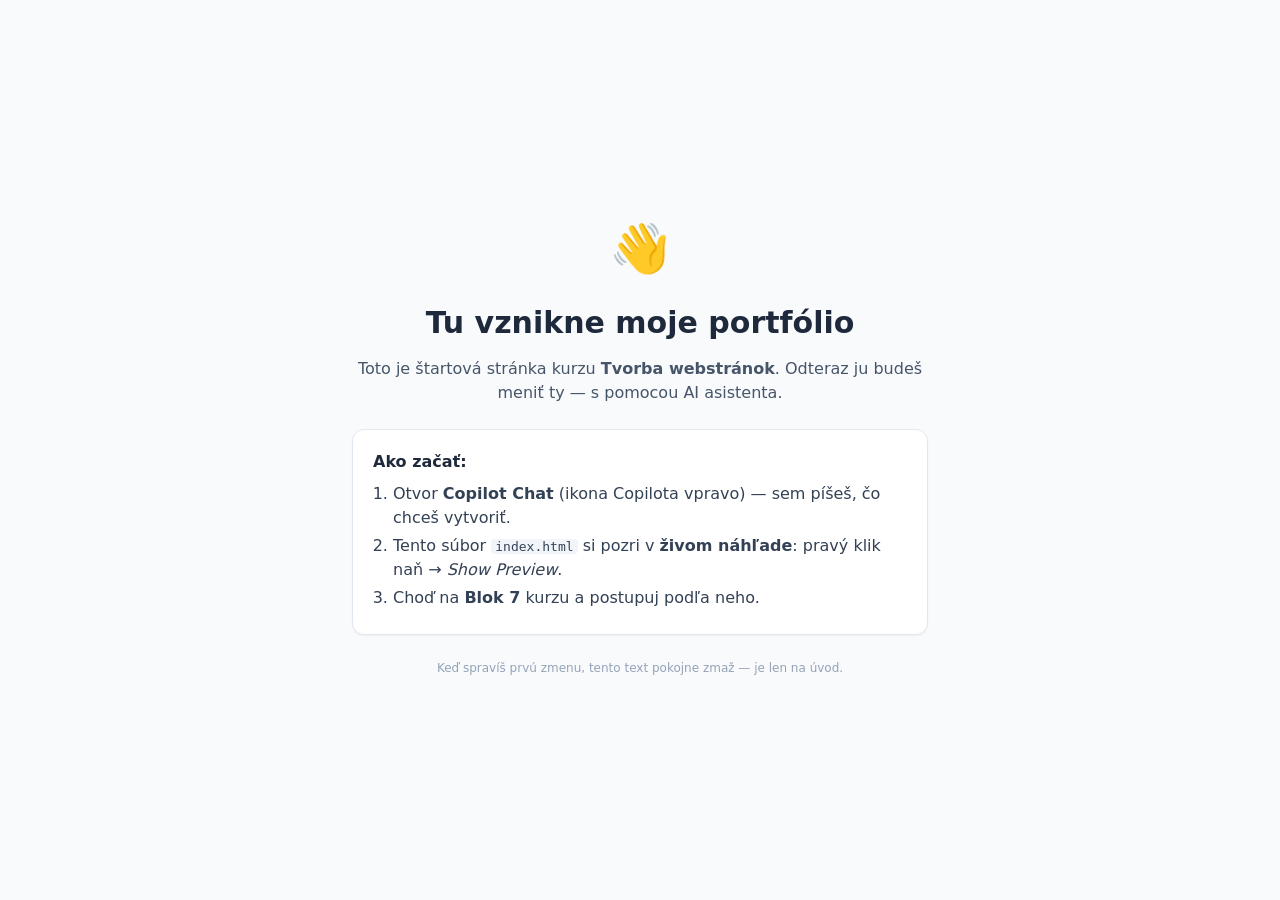
==== index.html @ ea0bf1f8 "Initial commit" ====
<!doctype html>
<html lang="sk">
<head>
  <meta charset="utf-8">
  <meta name="viewport" content="width=device-width, initial-scale=1">
  <title>Moje portfólio — začiatok</title>
  <!-- Vzhľad stránky je v samostatnom súbore styles.css (vrstva CSS) -->
  <link rel="stylesheet" href="styles.css">
</head>
<body>

  <main class="uvitanie">
    <div class="emoji">👋</div>
    <h1>Tu vznikne moje portfólio</h1>
    <p class="podtext">
      Toto je štartová stránka kurzu <strong>Tvorba webstránok</strong>.
      Odteraz ju budeš meniť ty — s pomocou AI asistenta.
    </p>

    <div class="karta">
      <p class="karta-nadpis">Ako začať:</p>
      <ol>
        <li>Otvor <strong>Copilot Chat</strong> (ikona Copilota vpravo) — sem píšeš, čo chceš vytvoriť.</li>
        <li>Tento súbor <code>index.html</code> si pozri v <strong>živom náhľade</strong>: pravý klik naň → <em>Show Preview</em>.</li>
        <li>Choď na <strong>Blok 7</strong> kurzu a postupuj podľa neho.</li>
      </ol>
    </div>

    <p class="poznamka">
      Keď spravíš prvú zmenu, tento text pokojne zmaž — je len na úvod.
    </p>
  </main>

</body>
</html>
---- styles.css ----
/* Vzhľad štartovej stránky — vrstva CSS (ako stránka vyzerá).
   Obsah (čo na stránke je) nájdeš v index.html. */

* {
  box-sizing: border-box;
}

body {
  margin: 0;
  min-height: 100vh;
  display: flex;
  align-items: center;
  justify-content: center;
  padding: 1.5rem;
  background: #f8fafc;
  color: #1e293b;
  font-family: system-ui, -apple-system, "Segoe UI", sans-serif;
  line-height: 1.5;
}

.uvitanie {
  max-width: 36rem;
  text-align: center;
}

.emoji {
  font-size: 3rem;
  margin-bottom: 1rem;
}

h1 {
  font-size: 1.875rem;
  margin: 0 0 0.75rem;
}

.podtext {
  color: #475569;
  margin: 0 0 1.5rem;
}

.karta {
  background: #ffffff;
  border: 1px solid #e2e8f0;
  border-radius: 0.75rem;
  box-shadow: 0 1px 2px rgba(0, 0, 0, 0.05);
  padding: 1.25rem;
  text-align: left;
}

.karta-nadpis {
  font-weight: 600;
  margin: 0 0 0.5rem;
}

.karta ol {
  margin: 0;
  padding-left: 1.25rem;
}

.karta li {
  margin-bottom: 0.25rem;
  color: #334155;
}

.karta code {
  background: #f1f5f9;
  padding: 0 0.25rem;
  border-radius: 0.25rem;
}

.poznamka {
  font-size: 0.75rem;
  color: #94a3b8;
  margin-top: 1.5rem;
}
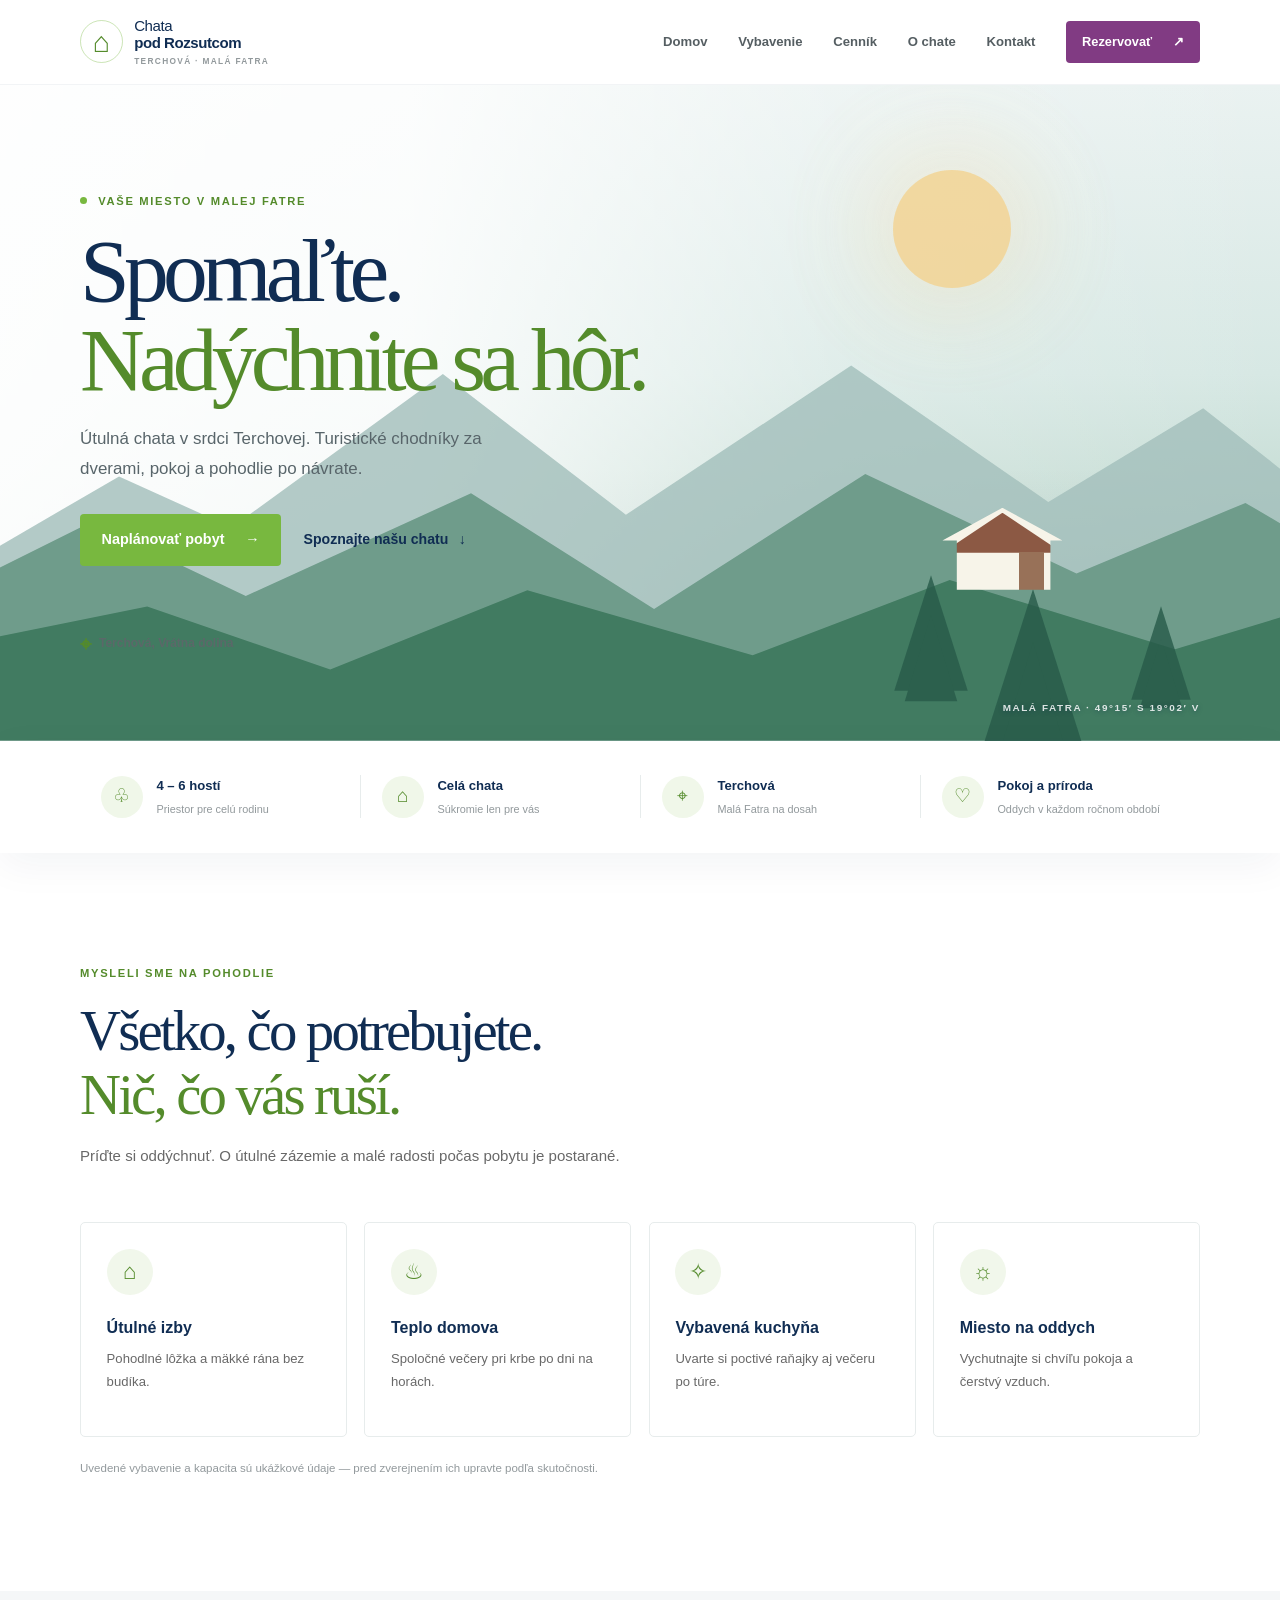
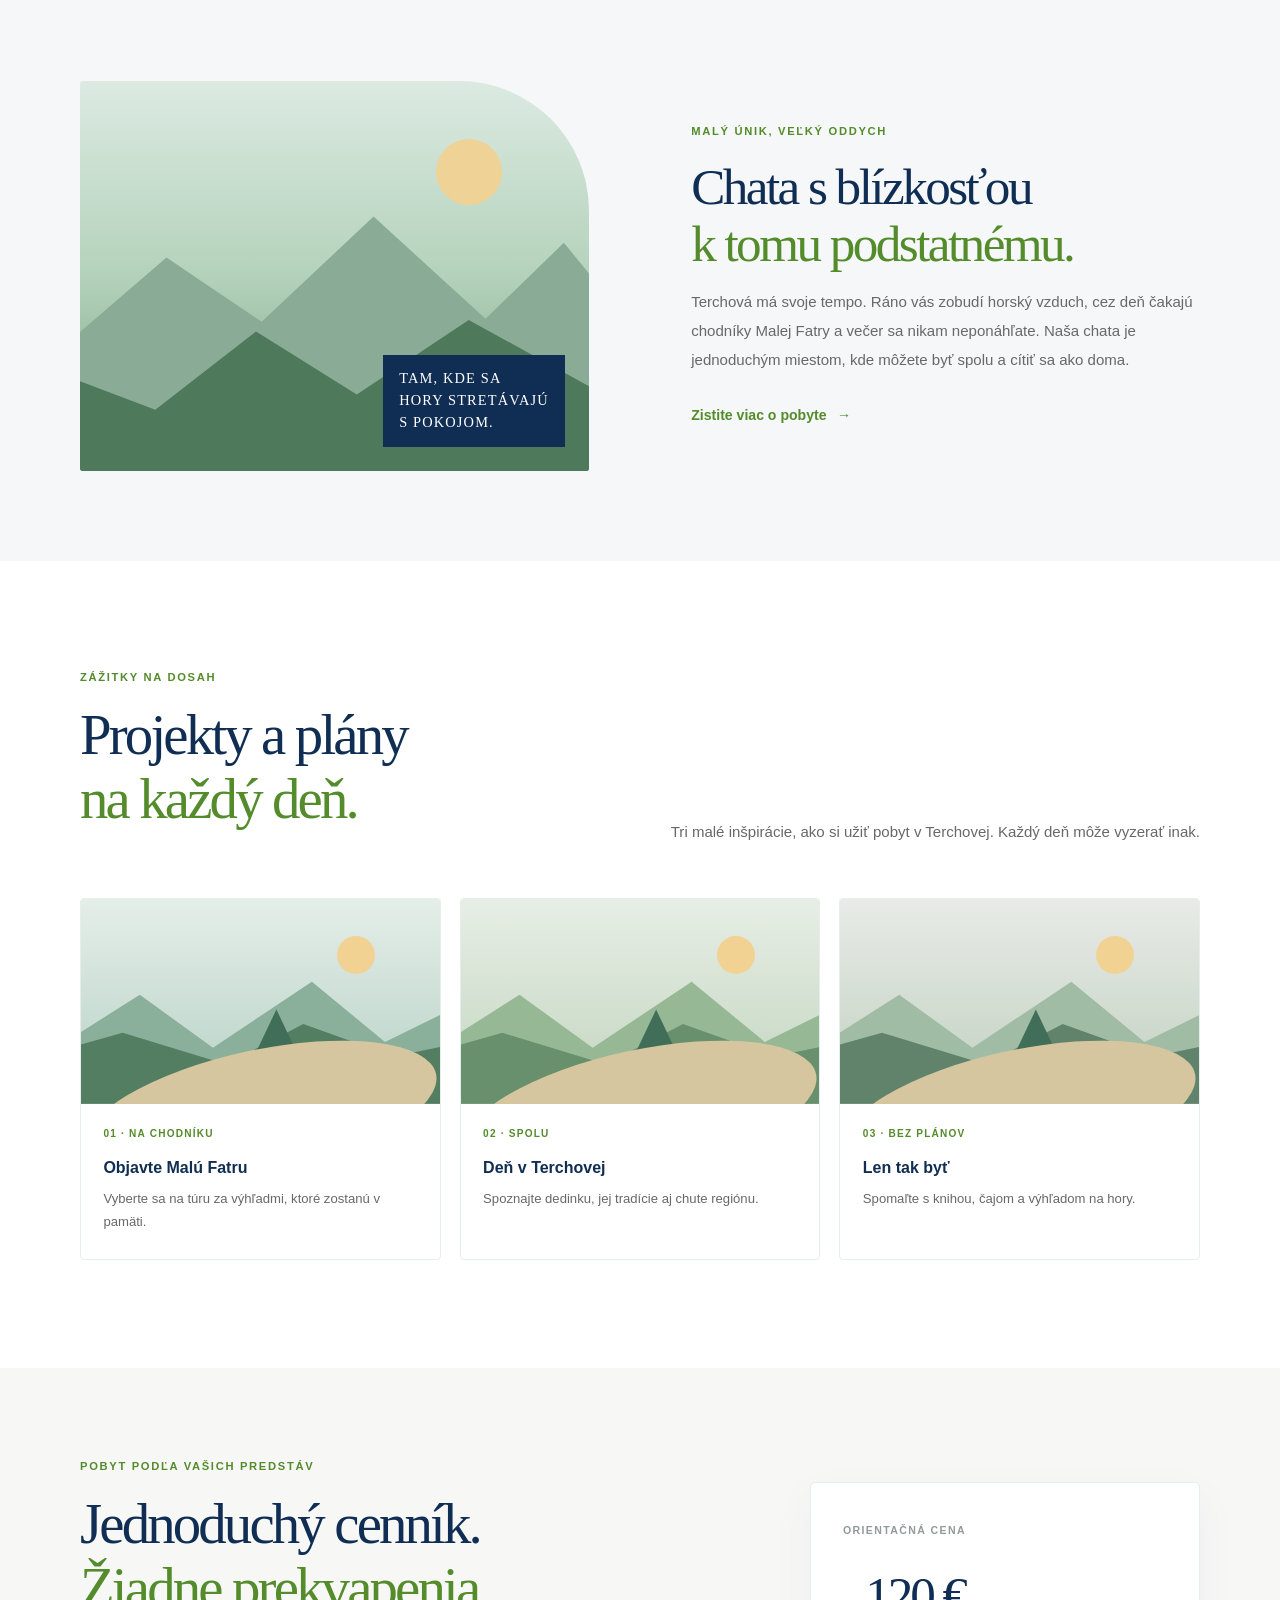
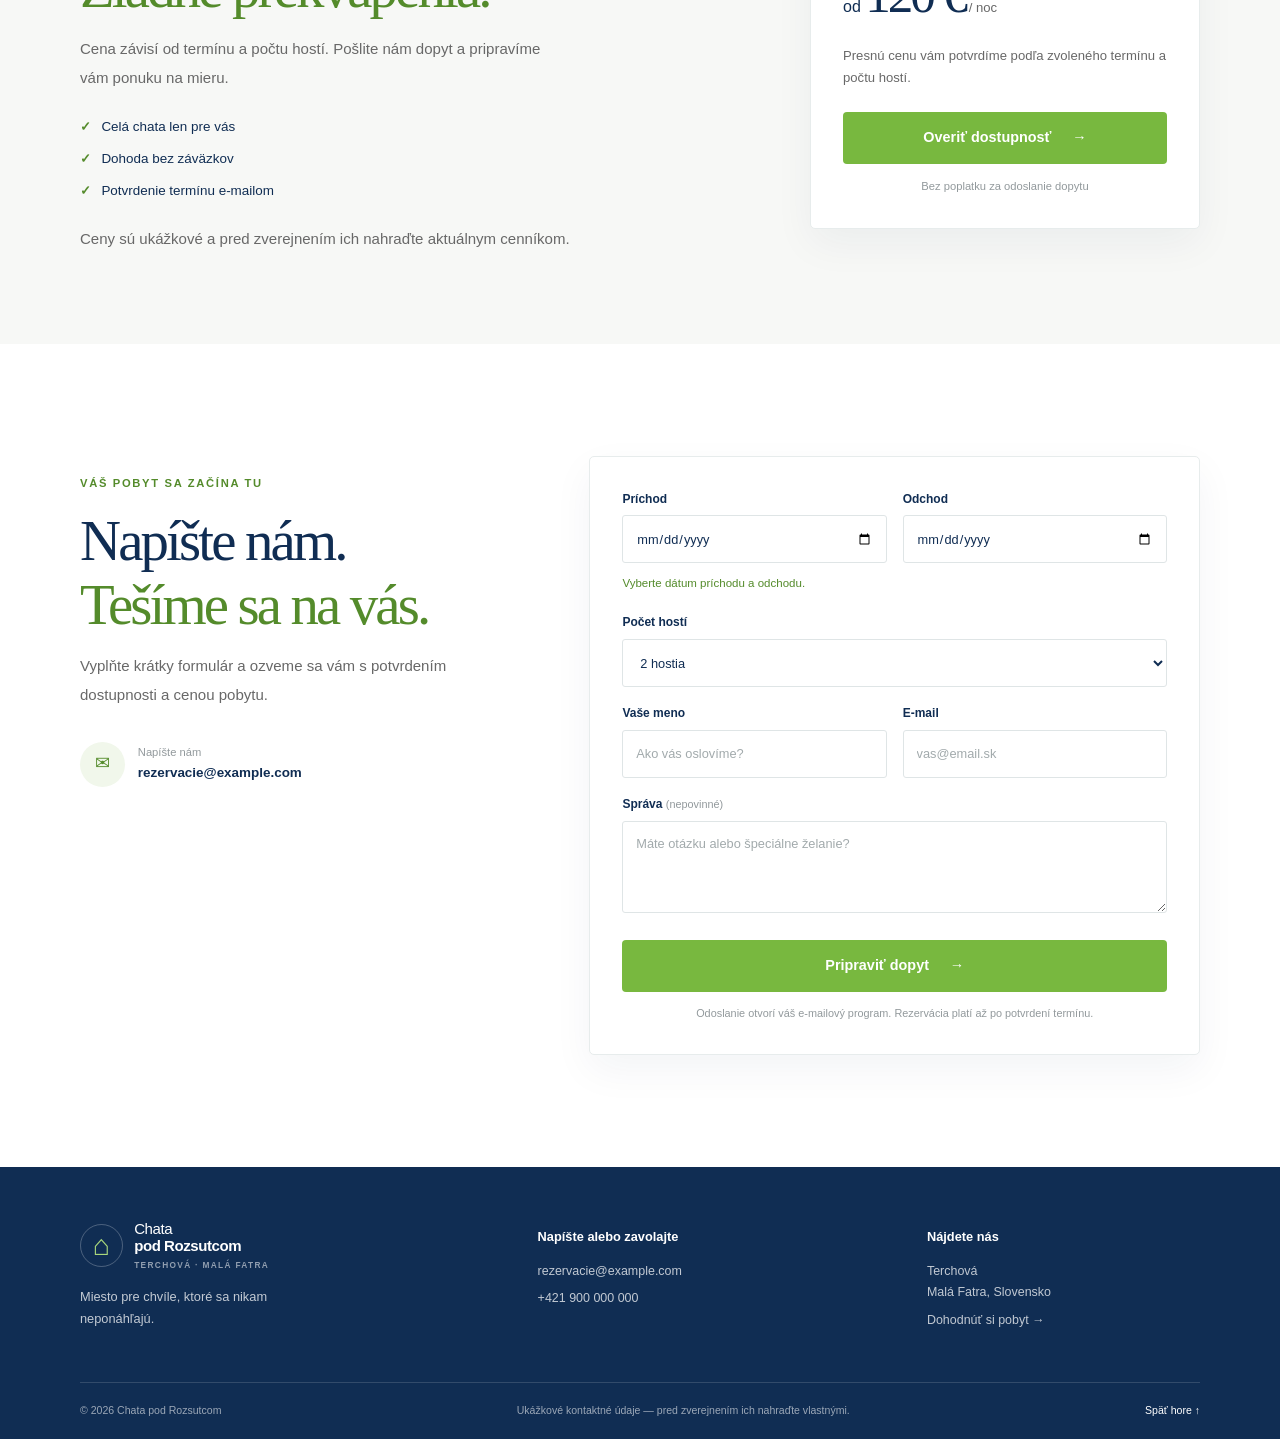
==== commit 18a7c1a0: "stranka" ====
--- a/index.html
+++ b/index.html
@@ -3,33 +3,193 @@
 <head>
   <meta charset="utf-8">
   <meta name="viewport" content="width=device-width, initial-scale=1">
-  <title>Moje portfólio — začiatok</title>
-  <!-- Vzhľad stránky je v samostatnom súbore styles.css (vrstva CSS) -->
+  <meta name="theme-color" content="#f5f7f8">
+  <meta name="description" content="Oddýchnite si v útulnej chate v Terchovej, na skok od Malej Fatry. Pozrite si vybavenie, cenník a pošlite nám dopyt na pobyt.">
+  <title>Chata pod Rozsutcom — oddych v Terchovej</title>
   <link rel="stylesheet" href="styles.css">
+  <script src="script.js" defer></script>
 </head>
 <body>
+  <a class="skip-link" href="#obsah">Preskočiť na obsah</a>
+  <header class="site-header">
+    <div class="container header-inner">
+      <a class="brand" href="#domov" aria-label="Chata pod Rozsutcom — domov">
+        <span class="brand__mark" aria-hidden="true">⌂</span>
+        <span class="brand__name">Chata <strong>pod Rozsutcom</strong><small>TERCHOVÁ · MALÁ FATRA</small></span>
+      </a>
+      <button class="menu-toggle" type="button" aria-expanded="false" aria-controls="primary-nav">
+        <span class="sr-only">Otvoriť navigáciu</span>
+        <span class="menu-toggle__line"></span>
+        <span class="menu-toggle__line"></span>
+      </button>
+      <nav class="main-nav" id="primary-nav" aria-label="Hlavná navigácia">
+        <a href="#domov">Domov</a>
+        <a href="#vybavenie">Vybavenie</a>
+        <a href="#cennik">Cenník</a>
+        <a href="#o-chate">O chate</a>
+        <a href="#kontakt">Kontakt</a>
+        <a class="button button--small button--purple nav-booking" href="#rezervacia">Rezervovať <span aria-hidden="true">↗</span></a>
+      </nav>
+    </div>
+  </header>
 
-  <main class="uvitanie">
-    <div class="emoji">👋</div>
-    <h1>Tu vznikne moje portfólio</h1>
-    <p class="podtext">
-      Toto je štartová stránka kurzu <strong>Tvorba webstránok</strong>.
-      Odteraz ju budeš meniť ty — s pomocou AI asistenta.
-    </p>
+  <main id="obsah">
+    <section class="hero" id="domov" aria-labelledby="hero-title">
+      <div class="hero__scene" aria-hidden="true">
+        <span class="sun"></span>
+        <span class="mountain mountain--back"></span>
+        <span class="mountain mountain--middle"></span>
+        <span class="mountain mountain--front"></span>
+        <span class="pine pine--one"></span>
+        <span class="pine pine--two"></span>
+        <span class="pine pine--three"></span>
+        <span class="cabin-illustration"><i></i></span>
+      </div>
+      <div class="container hero__content">
+        <p class="eyebrow"><span class="eyebrow__dot"></span> Vaše miesto v Malej Fatre</p>
+        <h1 id="hero-title">Spomaľte.<br><span>Nadýchnite sa hôr.</span></h1>
+        <p class="hero__intro">Útulná chata v srdci Terchovej. Turistické chodníky za dverami, pokoj a pohodlie po návrate.</p>
+        <div class="hero__actions">
+          <a class="button button--green" href="#rezervacia">Naplánovať pobyt <span aria-hidden="true">→</span></a>
+          <a class="text-link" href="#o-chate">Spoznajte našu chatu <span aria-hidden="true">↓</span></a>
+        </div>
+        <div class="hero__note"><span class="hero__note-icon" aria-hidden="true">⌖</span> Terchová, Vrátna dolina</div>
+      </div>
+      <div class="hero__caption" aria-hidden="true">MALÁ FATRA · 49°15′ S 19°02′ V</div>
+    </section>
 
-    <div class="karta">
-      <p class="karta-nadpis">Ako začať:</p>
-      <ol>
-        <li>Otvor <strong>Copilot Chat</strong> (ikona Copilota vpravo) — sem píšeš, čo chceš vytvoriť.</li>
-        <li>Tento súbor <code>index.html</code> si pozri v <strong>živom náhľade</strong>: pravý klik naň → <em>Show Preview</em>.</li>
-        <li>Choď na <strong>Blok 7</strong> kurzu a postupuj podľa neho.</li>
-      </ol>
-    </div>
+    <section class="quick-facts" aria-label="Informácie o chate">
+      <div class="container quick-facts__inner">
+        <div class="fact"><span class="fact__icon" aria-hidden="true">♧</span><span><strong>4 – 6 hostí</strong><small>Priestor pre celú rodinu</small></span></div>
+        <div class="fact"><span class="fact__icon" aria-hidden="true">⌂</span><span><strong>Celá chata</strong><small>Súkromie len pre vás</small></span></div>
+        <div class="fact"><span class="fact__icon" aria-hidden="true">⌖</span><span><strong>Terchová</strong><small>Malá Fatra na dosah</small></span></div>
+        <div class="fact"><span class="fact__icon" aria-hidden="true">♡</span><span><strong>Pokoj a príroda</strong><small>Oddych v každom ročnom období</small></span></div>
+      </div>
+    </section>
 
-    <p class="poznamka">
-      Keď spravíš prvú zmenu, tento text pokojne zmaž — je len na úvod.
-    </p>
+    <section class="section section--space" id="vybavenie" aria-labelledby="vybavenie-title">
+      <div class="container">
+        <div class="section-heading reveal">
+          <p class="eyebrow">Mysleli sme na pohodlie</p>
+          <h2 id="vybavenie-title">Všetko, čo potrebujete.<br><span>Nič, čo vás ruší.</span></h2>
+          <p>Príďte si oddýchnuť. O útulné zázemie a malé radosti počas pobytu je postarané.</p>
+        </div>
+        <div class="amenities">
+          <article class="amenity-card reveal"><span class="amenity-card__icon" aria-hidden="true">⌂</span><h3>Útulné izby</h3><p>Pohodlné lôžka a mäkké rána bez budíka.</p></article>
+          <article class="amenity-card reveal"><span class="amenity-card__icon" aria-hidden="true">♨</span><h3>Teplo domova</h3><p>Spoločné večery pri krbe po dni na horách.</p></article>
+          <article class="amenity-card reveal"><span class="amenity-card__icon" aria-hidden="true">✧</span><h3>Vybavená kuchyňa</h3><p>Uvarte si poctivé raňajky aj večeru po túre.</p></article>
+          <article class="amenity-card reveal"><span class="amenity-card__icon" aria-hidden="true">☼</span><h3>Miesto na oddych</h3><p>Vychutnajte si chvíľu pokoja a čerstvý vzduch.</p></article>
+        </div>
+        <p class="small-note">Uvedené vybavenie a kapacita sú ukážkové údaje — pred zverejnením ich upravte podľa skutočnosti.</p>
+      </div>
+    </section>
+
+    <section class="about-band" id="o-chate" aria-labelledby="about-title">
+      <div class="container about-band__inner">
+        <div class="about-art reveal" aria-hidden="true">
+          <div class="about-art__sun"></div>
+          <div class="about-art__ridge about-art__ridge--back"></div>
+          <div class="about-art__ridge about-art__ridge--front"></div>
+          <div class="about-art__label">TAM, KDE SA<br>HORY STRETÁVAJÚ<br>S POKOJOM.</div>
+        </div>
+        <div class="about-copy reveal">
+          <p class="eyebrow">Malý únik, veľký oddych</p>
+          <h2 id="about-title">Chata s blízkosťou<br><span>k tomu podstatnému.</span></h2>
+          <p>Terchová má svoje tempo. Ráno vás zobudí horský vzduch, cez deň čakajú chodníky Malej Fatry a večer sa nikam neponáhľate. Naša chata je jednoduchým miestom, kde môžete byť spolu a cítiť sa ako doma.</p>
+          <a class="text-link text-link--green" href="#kontakt">Zistite viac o pobyte <span aria-hidden="true">→</span></a>
+        </div>
+      </div>
+    </section>
+
+    <section class="section projects-section" aria-labelledby="projects-title">
+      <div class="container">
+        <div class="section-heading section-heading--row reveal">
+          <div><p class="eyebrow">Zážitky na dosah</p><h2 id="projects-title">Projekty a plány<br><span>na každý deň.</span></h2></div>
+          <p>Tri malé inšpirácie, ako si užiť pobyt v Terchovej. Každý deň môže vyzerať inak.</p>
+        </div>
+        <div class="project-grid">
+          <article class="project-card project-card--walk reveal">
+            <div class="project-card__visual" aria-hidden="true"><span class="visual-sun"></span><span class="visual-peak"></span><span class="visual-trail"></span></div>
+            <div class="project-card__body"><span class="project-card__tag">01 · Na chodníku</span><h3>Objavte Malú Fatru</h3><p>Vyberte sa na túru za výhľadmi, ktoré zostanú v pamäti.</p></div>
+          </article>
+          <article class="project-card project-card--family reveal">
+            <div class="project-card__visual" aria-hidden="true"><span class="visual-sun"></span><span class="visual-peak"></span><span class="visual-trail"></span></div>
+            <div class="project-card__body"><span class="project-card__tag">02 · Spolu</span><h3>Deň v Terchovej</h3><p>Spoznajte dedinku, jej tradície aj chute regiónu.</p></div>
+          </article>
+          <article class="project-card project-card--rest reveal">
+            <div class="project-card__visual" aria-hidden="true"><span class="visual-sun"></span><span class="visual-peak"></span><span class="visual-trail"></span></div>
+            <div class="project-card__body"><span class="project-card__tag">03 · Bez plánov</span><h3>Len tak byť</h3><p>Spomaľte s knihou, čajom a výhľadom na hory.</p></div>
+          </article>
+        </div>
+      </div>
+    </section>
+
+    <section class="pricing-section" id="cennik" aria-labelledby="pricing-title">
+      <div class="container pricing-section__inner">
+        <div class="pricing-copy reveal">
+          <p class="eyebrow">Pobyt podľa vašich predstáv</p>
+          <h2 id="pricing-title">Jednoduchý cenník.<br><span>Žiadne prekvapenia.</span></h2>
+          <p>Cena závisí od termínu a počtu hostí. Pošlite nám dopyt a pripravíme vám ponuku na mieru.</p>
+          <ul class="pricing-includes">
+            <li><span aria-hidden="true">✓</span> Celá chata len pre vás</li>
+            <li><span aria-hidden="true">✓</span> Dohoda bez záväzkov</li>
+            <li><span aria-hidden="true">✓</span> Potvrdenie termínu e-mailom</li>
+          </ul>
+          <p class="small-note">Ceny sú ukážkové a pred zverejnením ich nahraďte aktuálnym cenníkom.</p>
+        </div>
+        <div class="price-card reveal">
+          <span class="price-card__label">ORIENTAČNÁ CENA</span>
+          <p class="price-card__amount">od <strong>120 €</strong><span> / noc</span></p>
+          <p>Presnú cenu vám potvrdíme podľa zvoleného termínu a počtu hostí.</p>
+          <a class="button button--green button--wide" href="#rezervacia">Overiť dostupnosť <span aria-hidden="true">→</span></a>
+          <small>Bez poplatku za odoslanie dopytu</small>
+        </div>
+      </div>
+    </section>
+
+    <section class="booking-section section--space" id="rezervacia" aria-labelledby="booking-title">
+      <div class="container booking-layout">
+        <div class="booking-copy reveal">
+          <p class="eyebrow">Váš pobyt sa začína tu</p>
+          <h2 id="booking-title">Napíšte nám.<br><span>Tešíme sa na vás.</span></h2>
+          <p>Vyplňte krátky formulár a ozveme sa vám s potvrdením dostupnosti a cenou pobytu.</p>
+          <div class="booking-contact"><span aria-hidden="true">✉</span><span><small>Napíšte nám</small><a href="mailto:rezervacie@example.com">rezervacie@example.com</a></span></div>
+        </div>
+        <form class="booking-form reveal" id="booking-form">
+          <div class="form-row">
+            <label for="arrival">Príchod<input id="arrival" name="arrival" type="date" required></label>
+            <label for="departure">Odchod<input id="departure" name="departure" type="date" required></label>
+          </div>
+          <p class="stay-summary" id="stay-summary" aria-live="polite">Vyberte dátum príchodu a odchodu.</p>
+          <label for="guests">Počet hostí
+            <select id="guests" name="guests" required>
+              <option value="1">1 hosť</option><option value="2" selected>2 hostia</option>
+              <option value="3">3 hostia</option><option value="4">4 hostia</option>
+              <option value="5">5 hostí</option><option value="6">6 hostí</option>
+            </select>
+          </label>
+          <div class="form-row">
+            <label for="name">Vaše meno<input id="name" name="name" type="text" autocomplete="name" placeholder="Ako vás oslovíme?" required></label>
+            <label for="email">E-mail<input id="email" name="email" type="email" autocomplete="email" placeholder="vas@email.sk" required></label>
+          </div>
+          <label for="message">Správa <span class="optional">(nepovinné)</span><textarea id="message" name="message" rows="3" placeholder="Máte otázku alebo špeciálne želanie?"></textarea></label>
+          <button class="button button--green button--wide form-submit" type="submit">Pripraviť dopyt <span aria-hidden="true">→</span></button>
+          <p class="form-notice" id="form-notice" aria-live="polite">Odoslanie otvorí váš e-mailový program. Rezervácia platí až po potvrdení termínu.</p>
+        </form>
+      </div>
+    </section>
   </main>
 
+  <footer class="site-footer" id="kontakt">
+    <div class="container footer-main">
+      <div class="footer-brand">
+        <a class="brand brand--footer" href="#domov"><span class="brand__mark" aria-hidden="true">⌂</span><span class="brand__name">Chata <strong>pod Rozsutcom</strong><small>TERCHOVÁ · MALÁ FATRA</small></span></a>
+        <p>Miesto pre chvíle, ktoré sa nikam neponáhľajú.</p>
+      </div>
+      <div class="footer-column"><h2>Napíšte alebo zavolajte</h2><a href="mailto:rezervacie@example.com">rezervacie@example.com</a><a href="tel:+421900000000">+421 900 000 000</a></div>
+      <div class="footer-column"><h2>Nájdete nás</h2><p>Terchová<br>Malá Fatra, Slovensko</p><a href="#rezervacia">Dohodnúť si pobyt <span aria-hidden="true">→</span></a></div>
+    </div>
+    <div class="container footer-bottom"><span>© <span id="current-year">2026</span> Chata pod Rozsutcom</span><span>Ukážkové kontaktné údaje — pred zverejnením ich nahraďte vlastnými.</span><a href="#domov">Späť hore ↑</a></div>
+  </footer>
 </body>
 </html>
--- a/styles.css
+++ b/styles.css
@@ -1,75 +1,270 @@
-/* Vzhľad štartovej stránky — vrstva CSS (ako stránka vyzerá).
-   Obsah (čo na stránke je) nájdeš v index.html. */
-
-* {
-  box-sizing: border-box;
-}
-
-body {
-  margin: 0;
-  min-height: 100vh;
-  display: flex;
-  align-items: center;
-  justify-content: center;
-  padding: 1.5rem;
-  background: #f8fafc;
-  color: #1e293b;
-  font-family: system-ui, -apple-system, "Segoe UI", sans-serif;
-  line-height: 1.5;
-}
-
-.uvitanie {
-  max-width: 36rem;
-  text-align: center;
-}
-
-.emoji {
-  font-size: 3rem;
-  margin-bottom: 1rem;
-}
-
-h1 {
-  font-size: 1.875rem;
-  margin: 0 0 0.75rem;
-}
-
-.podtext {
-  color: #475569;
-  margin: 0 0 1.5rem;
-}
-
-.karta {
-  background: #ffffff;
-  border: 1px solid #e2e8f0;
-  border-radius: 0.75rem;
-  box-shadow: 0 1px 2px rgba(0, 0, 0, 0.05);
-  padding: 1.25rem;
-  text-align: left;
-}
-
-.karta-nadpis {
-  font-weight: 600;
-  margin: 0 0 0.5rem;
-}
-
-.karta ol {
-  margin: 0;
-  padding-left: 1.25rem;
-}
-
-.karta li {
-  margin-bottom: 0.25rem;
-  color: #334155;
-}
-
-.karta code {
-  background: #f1f5f9;
-  padding: 0 0.25rem;
-  border-radius: 0.25rem;
-}
-
-.poznamka {
-  font-size: 0.75rem;
-  color: #94a3b8;
-  margin-top: 1.5rem;
-}
+:root {
+  color-scheme: light;
+  --navy: #102d53;
+  --green: #78b83f;
+  --green-dark: #548b2b;
+  --purple: #813b83;
+  --teal: #4db9bc;
+  --pink: #d92368;
+  --text: #686868;
+  --muted: #92999c;
+  --paper: #fff;
+  --mist: #f5f7f8;
+  --line: #e7ecec;
+  --font: "Avenir Next", Avenir, "Segoe UI", sans-serif;
+}
+
+* { box-sizing: border-box; }
+html { scroll-behavior: smooth; scroll-padding-top: 5.5rem; }
+body { margin: 0; color: var(--text); background: var(--paper); font-family: var(--font); font-size: 1rem; line-height: 1.7; -webkit-font-smoothing: antialiased; }
+body, button, input, select, textarea { font-family: var(--font); }
+a { color: inherit; text-decoration: none; }
+button, input, select, textarea { font: inherit; }
+button, a, input, select, textarea { -webkit-tap-highlight-color: transparent; }
+::selection { color: white; background: var(--green-dark); }
+.container { width: min(1120px, calc(100% - 3rem)); margin-inline: auto; }
+.sr-only { position: absolute; width: 1px; height: 1px; padding: 0; margin: -1px; overflow: hidden; clip: rect(0, 0, 0, 0); white-space: nowrap; border: 0; }
+.skip-link { position: fixed; z-index: 20; top: .75rem; left: .75rem; padding: .6rem 1rem; color: white; background: var(--navy); transform: translateY(-160%); }
+.skip-link:focus { transform: translateY(0); }
+.site-header { position: sticky; z-index: 10; top: 0; background: rgb(255 255 255 / 94%); border-bottom: 1px solid rgb(16 45 83 / 5%); backdrop-filter: blur(14px); }
+.header-inner { min-height: 84px; display: flex; align-items: center; justify-content: space-between; gap: 2rem; }
+.brand { display: inline-flex; align-items: center; gap: .7rem; color: var(--navy); }
+.brand__mark { display: grid; width: 43px; height: 43px; place-items: center; border: 1px solid rgb(120 184 63 / 38%); border-radius: 50%; color: var(--green-dark); font-size: 1.8rem; line-height: 1; }
+.brand__name { display: flex; flex-direction: column; font-size: .94rem; line-height: 1.12; letter-spacing: -.03em; }
+.brand__name strong { font-weight: 750; }
+.brand__name small { margin-top: .35rem; color: var(--muted); font-size: .52rem; font-weight: 700; letter-spacing: .16em; }
+.main-nav { display: flex; align-items: center; gap: clamp(1rem, 2.4vw, 2rem); color: #555e62; font-size: .82rem; font-weight: 600; }
+.main-nav > a:not(.button) { transition: color .2s ease; }
+.main-nav > a:not(.button):hover, .main-nav > a:not(.button):focus-visible { color: var(--green-dark); }
+.button { min-height: 52px; display: inline-flex; align-items: center; justify-content: center; gap: 1.3rem; padding: .8rem 1.35rem; border: 0; border-radius: 4px; color: white; font-size: .9rem; font-weight: 700; line-height: 1.2; cursor: pointer; transition: background-color .2s ease, transform .2s ease, box-shadow .2s ease; }
+.button:hover { transform: translateY(-2px); box-shadow: 0 8px 20px rgb(16 45 83 / 13%); }
+.button:focus-visible, .text-link:focus-visible, a:focus-visible, button:focus-visible { outline: 3px solid var(--teal); outline-offset: 3px; }
+.button--green { background: var(--green); }
+.button--green:hover { background: var(--green-dark); }
+.button--purple { background: var(--purple); }
+.button--purple:hover { background: #6a2f6d; }
+.button--small { min-height: 42px; padding: .65rem 1rem; font-size: .8rem; }
+.button--wide { width: 100%; }
+.menu-toggle { display: none; }
+
+.hero { position: relative; min-height: 630px; overflow: hidden; isolation: isolate; background: linear-gradient(180deg, #eaf2f1 0%, #d7e8e4 44%, #a8c9b8 100%); }
+.hero__scene { position: absolute; z-index: -1; inset: 0; overflow: hidden; }
+.hero__scene::before { position: absolute; inset: 0; content: ""; background: linear-gradient(90deg, rgb(255 255 255 / 94%) 0%, rgb(255 255 255 / 86%) 32%, rgb(255 255 255 / 22%) 66%, transparent 100%), linear-gradient(0deg, rgb(16 45 83 / 12%), transparent 42%); }
+.sun { position: absolute; top: 13%; right: 21%; width: 118px; aspect-ratio: 1; border-radius: 50%; background: #f4d28d; opacity: .8; box-shadow: 0 0 90px 28px rgb(244 210 141 / 30%); }
+.mountain { position: absolute; right: -5%; bottom: 0; left: -5%; display: block; }
+.mountain--back { height: 65%; background: #a4c0bc; clip-path: polygon(0 63%, 13% 38%, 21% 50%, 36% 14%, 49% 47%, 65% 12%, 79% 44%, 90% 22%, 100% 48%, 100% 100%, 0 100%); opacity: .82; }
+.mountain--middle { height: 49%; background: #6f9c8b; clip-path: polygon(0 56%, 11% 32%, 22% 55%, 38% 23%, 51% 59%, 66% 17%, 81% 48%, 93% 26%, 100% 44%, 100% 100%, 0 100%); }
+.mountain--front { height: 31%; background: #417b61; clip-path: polygon(0 55%, 15% 34%, 28% 65%, 42% 26%, 58% 58%, 72% 21%, 88% 55%, 100% 30%, 100% 100%, 0 100%); }
+.pine { position: absolute; bottom: 8%; width: 0; height: 0; border-right: 35px solid transparent; border-bottom: 110px solid #275a49; border-left: 35px solid transparent; opacity: .8; }
+.pine::after { position: absolute; top: 38px; left: -25px; width: 0; height: 0; border-right: 25px solid transparent; border-bottom: 82px solid #275a49; border-left: 25px solid transparent; content: ""; }
+.pine--one { left: 70%; transform: scale(1.05); }
+.pine--two { left: 78%; bottom: 3%; transform: scale(1.4); }
+.pine--three { left: 88%; bottom: 5%; transform: scale(.85); }
+.cabin-illustration { position: absolute; right: 17%; bottom: 23%; width: 120px; height: 82px; background: #f7f4e9; clip-path: polygon(50% 0, 100% 40%, 90% 40%, 90% 100%, 12% 100%, 12% 40%, 0 40%); filter: drop-shadow(0 6px 6px rgb(16 45 83 / 12%)); }
+.cabin-illustration::before { position: absolute; inset: 5px 0 auto; height: 40px; background: #8c5944; content: ""; clip-path: polygon(50% 0, 100% 100%, 0 100%); }
+.cabin-illustration i { position: absolute; right: 18px; bottom: 0; width: 25px; height: 38px; background: #987158; }
+.hero__content { position: relative; z-index: 1; padding-block: 108px 80px; }
+.eyebrow { margin: 0 0 1.1rem; color: var(--green-dark); font-size: .7rem; font-weight: 800; letter-spacing: .15em; line-height: 1.5; text-transform: uppercase; }
+.eyebrow__dot { display: inline-block; width: 7px; height: 7px; margin-right: .4rem; border-radius: 50%; background: var(--green); vertical-align: 1px; }
+h1, h2, h3, p { margin-top: 0; }
+h1, h2, h3 { color: var(--navy); }
+.hero h1 { max-width: 700px; margin-bottom: 1.2rem; font-family: Georgia, "Times New Roman", serif; font-size: clamp(3.2rem, 7vw, 5.7rem); font-weight: 500; letter-spacing: -.065em; line-height: .99; }
+.hero h1 span, h2 span { color: var(--green-dark); }
+.hero__intro { max-width: 450px; margin-bottom: 1.8rem; color: #58656a; font-size: 1.06rem; line-height: 1.8; }
+.hero__actions { display: flex; flex-wrap: wrap; align-items: center; gap: 1.4rem; }
+.text-link { display: inline-flex; align-items: center; gap: .65rem; color: var(--navy); font-size: .88rem; font-weight: 700; }
+.text-link span, .button span, .footer-column a span { transition: transform .2s ease; }
+.text-link:hover span, .button:hover span, .footer-column a:hover span { transform: translateX(4px); }
+.hero__note { display: flex; align-items: center; gap: .5rem; margin-top: 3.8rem; color: #5b6869; font-size: .75rem; font-weight: 600; }
+.hero__note-icon { color: var(--green-dark); font-size: 1.25rem; }
+.hero__caption { position: absolute; right: max(1.5rem, calc((100% - 1120px)/2)); bottom: 1.5rem; color: rgb(255 255 255 / 84%); font-size: .62rem; font-weight: 700; letter-spacing: .16em; text-shadow: 0 1px 5px rgb(16 45 83 / 40%); }
+.quick-facts { position: relative; z-index: 2; background: white; box-shadow: 0 12px 40px rgb(16 45 83 / 5%); }
+.quick-facts__inner { min-height: 112px; display: grid; grid-template-columns: repeat(4, 1fr); align-items: center; }
+.fact { display: flex; align-items: center; gap: .85rem; padding-inline: 1.3rem; }
+.fact + .fact { border-left: 1px solid var(--line); }
+.fact__icon { display: grid; width: 42px; height: 42px; flex: 0 0 42px; place-items: center; border-radius: 50%; color: var(--green-dark); background: #f0f7e9; font-size: 1.2rem; }
+.fact strong, .fact small { display: block; }
+.fact strong { color: var(--navy); font-size: .82rem; }
+.fact small { margin-top: .15rem; color: var(--muted); font-size: .68rem; }
+
+.section--space { padding-block: 112px; }
+.section-heading { max-width: 650px; margin-bottom: 3.2rem; }
+.section-heading h2, .about-copy h2, .pricing-copy h2, .booking-copy h2 { margin-bottom: 1rem; font-family: Georgia, "Times New Roman", serif; font-size: clamp(2.4rem, 4.5vw, 3.55rem); font-weight: 500; letter-spacing: -.05em; line-height: 1.12; }
+.section-heading > p:last-child, .section-heading--row > p, .about-copy > p:not(.eyebrow), .pricing-copy > p:not(.eyebrow), .booking-copy > p:not(.eyebrow) { max-width: 560px; margin-bottom: 0; color: var(--text); font-size: .94rem; line-height: 1.9; }
+.amenities { display: grid; grid-template-columns: repeat(4, 1fr); gap: 1.1rem; }
+.amenity-card { min-height: 215px; padding: 1.6rem; border: 1px solid var(--line); border-radius: 5px; background: white; transition: transform .25s ease, box-shadow .25s ease, border-color .25s ease; }
+.amenity-card:hover { transform: translateY(-5px); border-color: #d6e5c8; box-shadow: 0 16px 35px rgb(16 45 83 / 7%); }
+.amenity-card__icon { display: grid; width: 46px; height: 46px; margin-bottom: 1.2rem; place-items: center; border-radius: 50%; color: var(--green-dark); background: #f1f7eb; font-size: 1.4rem; }
+.amenity-card h3, .project-card h3 { margin-bottom: .45rem; font-size: 1rem; font-weight: 700; }
+.amenity-card p, .project-card__body p { margin-bottom: 0; color: var(--text); font-size: .82rem; line-height: 1.75; }
+.small-note { margin: 1.4rem 0 0; color: var(--muted); font-size: .72rem; }
+
+.about-band { padding-block: 90px; background: var(--mist); }
+.about-band__inner { display: grid; grid-template-columns: 1fr 1fr; align-items: center; gap: clamp(3rem, 8vw, 7rem); }
+.about-art { position: relative; min-height: 390px; overflow: hidden; border-radius: 3px 130px 3px 3px; background: linear-gradient(#dceae2 0%, #b4d2bb 50%, #759d7b 100%); }
+.about-art__sun { position: absolute; top: 15%; right: 17%; width: 66px; aspect-ratio: 1; border-radius: 50%; background: #efd295; }
+.about-art__ridge { position: absolute; right: -5%; bottom: 0; left: -5%; }
+.about-art__ridge--back { height: 75%; background: #8aac97; clip-path: polygon(0 60%, 20% 27%, 37% 49%, 57% 13%, 77% 48%, 91% 22%, 100% 43%, 100% 100%, 0 100%); }
+.about-art__ridge--front { height: 49%; background: #4e795b; clip-path: polygon(0 48%, 18% 68%, 36% 27%, 54% 60%, 74% 21%, 100% 63%, 100% 100%, 0 100%); }
+.about-art__label { position: absolute; right: 1.5rem; bottom: 1.5rem; padding: .85rem 1rem; color: white; background: var(--navy); font-family: Georgia, "Times New Roman", serif; font-size: .9rem; letter-spacing: .08em; line-height: 1.5; }
+.about-copy h2 { font-size: clamp(2.35rem, 4vw, 3.3rem); }
+.about-copy > p:not(.eyebrow) { margin-bottom: 1.7rem; }
+.text-link--green { color: var(--green-dark); }
+
+.projects-section { padding-block: 108px; }
+.section-heading--row { max-width: none; display: flex; align-items: end; justify-content: space-between; gap: 2rem; }
+.section-heading--row > p { max-width: 340px; margin-bottom: .5rem; }
+.project-grid { display: grid; grid-template-columns: repeat(3, 1fr); gap: 1.2rem; }
+.project-card { overflow: hidden; border: 1px solid var(--line); border-radius: 4px; background: white; transition: transform .25s ease, box-shadow .25s ease; }
+.project-card:hover { transform: translateY(-5px); box-shadow: 0 18px 35px rgb(16 45 83 / 8%); }
+.project-card__visual { position: relative; height: 205px; overflow: hidden; background: linear-gradient(180deg, #e5eee9 0%, #b5d1c5 100%); }
+.project-card__visual::before, .project-card__visual::after { position: absolute; right: -10%; bottom: 0; left: -10%; height: 70%; content: ""; }
+.project-card__visual::before { background: #8aaf9a; clip-path: polygon(0 66%, 22% 24%, 39% 61%, 62% 15%, 79% 57%, 100% 26%, 100% 100%, 0 100%); }
+.project-card__visual::after { height: 48%; background: #547e62; clip-path: polygon(0 50%, 18% 28%, 42% 60%, 60% 19%, 81% 52%, 100% 35%, 100% 100%, 0 100%); }
+.visual-sun { position: absolute; z-index: 1; top: 18%; right: 18%; width: 38px; aspect-ratio: 1; border-radius: 50%; background: #f2d293; }
+.visual-peak { position: absolute; z-index: 2; right: 33%; bottom: 0; left: 42%; height: 46%; background: #416e59; clip-path: polygon(50% 0, 100% 100%, 0 100%); }
+.visual-trail { position: absolute; z-index: 3; right: 0; bottom: -34%; left: 0; height: 60%; border-radius: 50%; background: #d6c6a0; transform: rotate(-12deg); }
+.project-card--family .project-card__visual { background: linear-gradient(180deg, #e7eee6, #c2d5be); }
+.project-card--family .project-card__visual::before { background: #97b894; }
+.project-card--family .project-card__visual::after { background: #68906c; }
+.project-card--rest .project-card__visual { background: linear-gradient(180deg, #e8ebe7, #c0d0bf); }
+.project-card--rest .project-card__visual::before { background: #a0bca5; }
+.project-card--rest .project-card__visual::after { background: #62836b; }
+.project-card__body { padding: 1.35rem 1.4rem 1.55rem; }
+.project-card__tag { display: block; margin-bottom: .7rem; color: var(--green-dark); font-size: .63rem; font-weight: 800; letter-spacing: .12em; text-transform: uppercase; }
+
+.pricing-section { padding-block: 90px; background: #f7f8f6; }
+.pricing-section__inner { display: grid; grid-template-columns: 1fr 390px; align-items: center; gap: 5rem; }
+.pricing-copy > p:not(.eyebrow) { max-width: 490px; }
+.pricing-includes { display: grid; gap: .55rem; margin: 1.5rem 0 0; padding: 0; list-style: none; color: var(--navy); font-size: .84rem; }
+.pricing-includes li { display: flex; align-items: center; gap: .65rem; }
+.pricing-includes li span { color: var(--green-dark); font-weight: 800; }
+.price-card { padding: 2rem; border: 1px solid var(--line); border-radius: 5px; background: white; box-shadow: 0 15px 40px rgb(16 45 83 / 5%); }
+.price-card__label { color: var(--muted); font-size: .66rem; font-weight: 800; letter-spacing: .13em; }
+.price-card__amount { margin: .55rem 0 .4rem; color: var(--navy); }
+.price-card__amount strong { font-family: Georgia, "Times New Roman", serif; font-size: 3.2rem; font-weight: 500; letter-spacing: -.06em; }
+.price-card__amount span { color: var(--text); font-size: .82rem; }
+.price-card > p:not(.price-card__amount) { margin-bottom: 1.4rem; color: var(--text); font-size: .82rem; }
+.price-card small { display: block; margin-top: .85rem; color: var(--muted); font-size: .7rem; text-align: center; }
+
+.booking-section { background: white; }
+.booking-layout { display: grid; grid-template-columns: .8fr 1.2fr; align-items: start; gap: clamp(3rem, 8vw, 7rem); }
+.booking-copy { padding-top: 1.2rem; }
+.booking-copy > p:not(.eyebrow) { max-width: 390px; }
+.booking-contact { display: flex; align-items: center; gap: .8rem; margin-top: 2rem; color: var(--green-dark); }
+.booking-contact > span:first-child { display: grid; width: 45px; height: 45px; place-items: center; border-radius: 50%; background: #f1f7eb; font-size: 1.1rem; }
+.booking-contact small, .booking-contact a { display: block; }
+.booking-contact small { color: var(--muted); font-size: .7rem; }
+.booking-contact a { color: var(--navy); font-size: .84rem; font-weight: 700; }
+.booking-form { padding: 2rem; border: 1px solid var(--line); border-radius: 5px; background: #fff; box-shadow: 0 15px 40px rgb(16 45 83 / 5%); }
+.booking-form label { display: block; margin-bottom: 1rem; color: var(--navy); font-size: .75rem; font-weight: 700; }
+.form-row { display: grid; grid-template-columns: 1fr 1fr; gap: 1rem; }
+.booking-form input, .booking-form select, .booking-form textarea { width: 100%; min-height: 48px; margin-top: .4rem; padding: .7rem .8rem; border: 1px solid #dfe5e6; border-radius: 3px; outline: none; color: var(--navy); background: white; font-size: .8rem; font-weight: 400; transition: border-color .2s ease, box-shadow .2s ease; }
+.booking-form input:focus, .booking-form select:focus, .booking-form textarea:focus { border-color: var(--green); box-shadow: 0 0 0 3px rgb(120 184 63 / 13%); }
+.booking-form input::placeholder, .booking-form textarea::placeholder { color: #a2aaac; }
+.booking-form textarea { min-height: 92px; resize: vertical; }
+.optional { color: var(--muted); font-size: .68rem; font-weight: 400; }
+.stay-summary { min-height: 1.4rem; margin: -.35rem 0 1rem; color: var(--green-dark); font-size: .72rem; }
+.form-submit { margin-top: .3rem; }
+.form-notice { margin: .8rem 0 0; color: var(--muted); font-size: .68rem; line-height: 1.6; text-align: center; }
+
+.site-footer { padding-top: 3.4rem; color: rgb(255 255 255 / 75%); background: var(--navy); }
+.footer-main { display: grid; grid-template-columns: 1.2fr 1fr .8fr; gap: 3rem; padding-bottom: 2.8rem; }
+.brand--footer { color: white; }
+.brand--footer .brand__mark { border-color: rgb(255 255 255 / 25%); color: #a9d77c; }
+.brand--footer .brand__name small { color: rgb(255 255 255 / 54%); }
+.footer-brand > p { max-width: 250px; margin: 1rem 0 0; font-size: .8rem; }
+.footer-column h2 { margin: .3rem 0 .8rem; color: white; font-size: .8rem; font-weight: 700; }
+.footer-column a, .footer-column p { display: block; margin-bottom: .4rem; color: rgb(255 255 255 / 74%); font-size: .78rem; }
+.footer-column a:hover { color: white; }
+.footer-column a span { display: inline-block; }
+.footer-bottom { min-height: 57px; display: flex; align-items: center; justify-content: space-between; gap: 1rem; border-top: 1px solid rgb(255 255 255 / 14%); color: rgb(255 255 255 / 58%); font-size: .66rem; }
+.footer-bottom a { color: white; white-space: nowrap; }
+.reveal { opacity: 1; transform: none; }
+.js-ready .reveal { opacity: 0; transform: translateY(18px); transition: opacity .65s ease, transform .65s ease; }
+.js-ready .reveal.is-visible { opacity: 1; transform: translateY(0); }
+
+@media (max-width: 900px) {
+  .main-nav { gap: 1rem; font-size: .76rem; }
+  .header-inner { gap: 1rem; }
+  .amenities { grid-template-columns: repeat(2, 1fr); }
+  .quick-facts__inner { grid-template-columns: repeat(2, 1fr); padding-block: .6rem; }
+  .fact { min-height: 68px; }
+  .fact:nth-child(3) { border-left: 0; }
+  .pricing-section__inner { grid-template-columns: 1fr 330px; gap: 2.5rem; }
+  .booking-layout { gap: 2.5rem; }
+}
+@media (max-width: 700px) {
+  html { scroll-padding-top: 4.7rem; }
+  .container { width: min(100% - 2rem, 540px); }
+  .header-inner { min-height: 70px; }
+  .brand__mark { width: 38px; height: 38px; }
+  .menu-toggle { width: 44px; height: 44px; display: grid; align-content: center; justify-items: center; gap: 6px; border: 1px solid var(--line); border-radius: 3px; color: var(--navy); background: white; cursor: pointer; }
+  .menu-toggle__line { width: 18px; height: 2px; background: currentColor; transition: transform .2s ease; }
+  .menu-toggle[aria-expanded="true"] .menu-toggle__line:first-of-type { transform: translateY(4px) rotate(45deg); }
+  .menu-toggle[aria-expanded="true"] .menu-toggle__line:last-of-type { transform: translateY(-4px) rotate(-45deg); }
+  .main-nav { position: absolute; top: calc(100% - 1px); right: 0; left: 0; display: none; align-items: stretch; gap: 0; padding: .4rem 1rem 1rem; border-bottom: 1px solid var(--line); background: white; box-shadow: 0 14px 22px rgb(16 45 83 / 7%); }
+  .main-nav.is-open { display: flex; flex-direction: column; }
+  .main-nav > a:not(.button) { padding: .72rem .5rem; border-bottom: 1px solid #f0f2f2; font-size: .88rem; }
+  .main-nav .nav-booking { margin-top: .8rem; }
+  .hero { min-height: 690px; }
+  .hero__scene::before { background: linear-gradient(180deg, rgb(255 255 255 / 90%) 0%, rgb(255 255 255 / 82%) 47%, rgb(255 255 255 / 15%) 100%), linear-gradient(0deg, rgb(16 45 83 / 14%), transparent 42%); }
+  .hero__content { padding-top: 76px; }
+  .hero h1 { font-size: clamp(3rem, 13vw, 4.5rem); }
+  .hero__intro { max-width: 390px; font-size: .96rem; }
+  .hero__note { margin-top: 2.7rem; }
+  .sun { top: 48%; right: 13%; width: 80px; }
+  .cabin-illustration { right: 21%; bottom: 16%; transform: scale(.78); transform-origin: bottom right; }
+  .pine--one { left: 57%; }
+  .pine--two { left: 72%; }
+  .pine--three { left: 90%; }
+  .hero__caption { right: 1rem; bottom: 1rem; font-size: .52rem; }
+  .quick-facts__inner { width: 100%; padding-inline: .5rem; }
+  .fact { gap: .55rem; padding-inline: .7rem; }
+  .fact__icon { width: 35px; height: 35px; flex-basis: 35px; font-size: 1rem; }
+  .fact strong { font-size: .74rem; }
+  .fact small { font-size: .61rem; line-height: 1.35; }
+  .section--space { padding-block: 76px; }
+  .section-heading { margin-bottom: 2rem; }
+  .section-heading h2, .about-copy h2, .pricing-copy h2, .booking-copy h2 { font-size: clamp(2.25rem, 9vw, 3rem); }
+  .amenities { gap: .75rem; }
+  .amenity-card { min-height: 190px; padding: 1.1rem; }
+  .amenity-card__icon { width: 40px; height: 40px; margin-bottom: .9rem; }
+  .amenity-card h3 { font-size: .9rem; }
+  .amenity-card p { font-size: .75rem; }
+  .about-band { padding-block: 65px; }
+  .about-band__inner { grid-template-columns: 1fr; gap: 2rem; }
+  .about-art { min-height: 280px; border-top-right-radius: 95px; }
+  .section-heading--row { display: block; }
+  .section-heading--row > p { margin-top: 1rem; }
+  .projects-section { padding-block: 76px; }
+  .project-grid { grid-template-columns: 1fr; gap: 1rem; }
+  .project-card { display: grid; grid-template-columns: minmax(110px, .75fr) 1fr; }
+  .project-card__visual { height: 100%; min-height: 180px; }
+  .project-card__body { align-self: center; padding: 1rem; }
+  .project-card h3 { font-size: .9rem; }
+  .project-card__body p { font-size: .74rem; }
+  .pricing-section { padding-block: 70px; }
+  .pricing-section__inner { grid-template-columns: 1fr; gap: 2rem; }
+  .price-card { padding: 1.5rem; }
+  .booking-layout { grid-template-columns: 1fr; gap: 2rem; }
+  .booking-copy { padding-top: 0; }
+  .booking-form { padding: 1.25rem; }
+  .footer-main { grid-template-columns: 1fr 1fr; gap: 1.8rem 1rem; }
+  .footer-brand { grid-column: 1 / -1; }
+  .footer-bottom { align-items: flex-start; flex-wrap: wrap; padding-block: 1rem; }
+  .footer-bottom span:nth-child(2) { flex-basis: 100%; order: 1; }
+}
+@media (max-width: 390px) {
+  .hero__actions { align-items: flex-start; flex-direction: column; gap: 1rem; }
+  .form-row { grid-template-columns: 1fr; gap: 0; }
+  .project-card { grid-template-columns: 105px 1fr; }
+  .project-card__visual { min-height: 170px; }
+  .project-card__tag { font-size: .56rem; }
+  .footer-main { grid-template-columns: 1fr; }
+  .footer-brand { grid-column: auto; }
+}
+@media (prefers-reduced-motion: reduce) {
+  *, *::before, *::after { scroll-behavior: auto !important; animation-duration: .01ms !important; animation-iteration-count: 1 !important; transition-duration: .01ms !important; }
+  .js-ready .reveal { opacity: 1; transform: none; }
+}
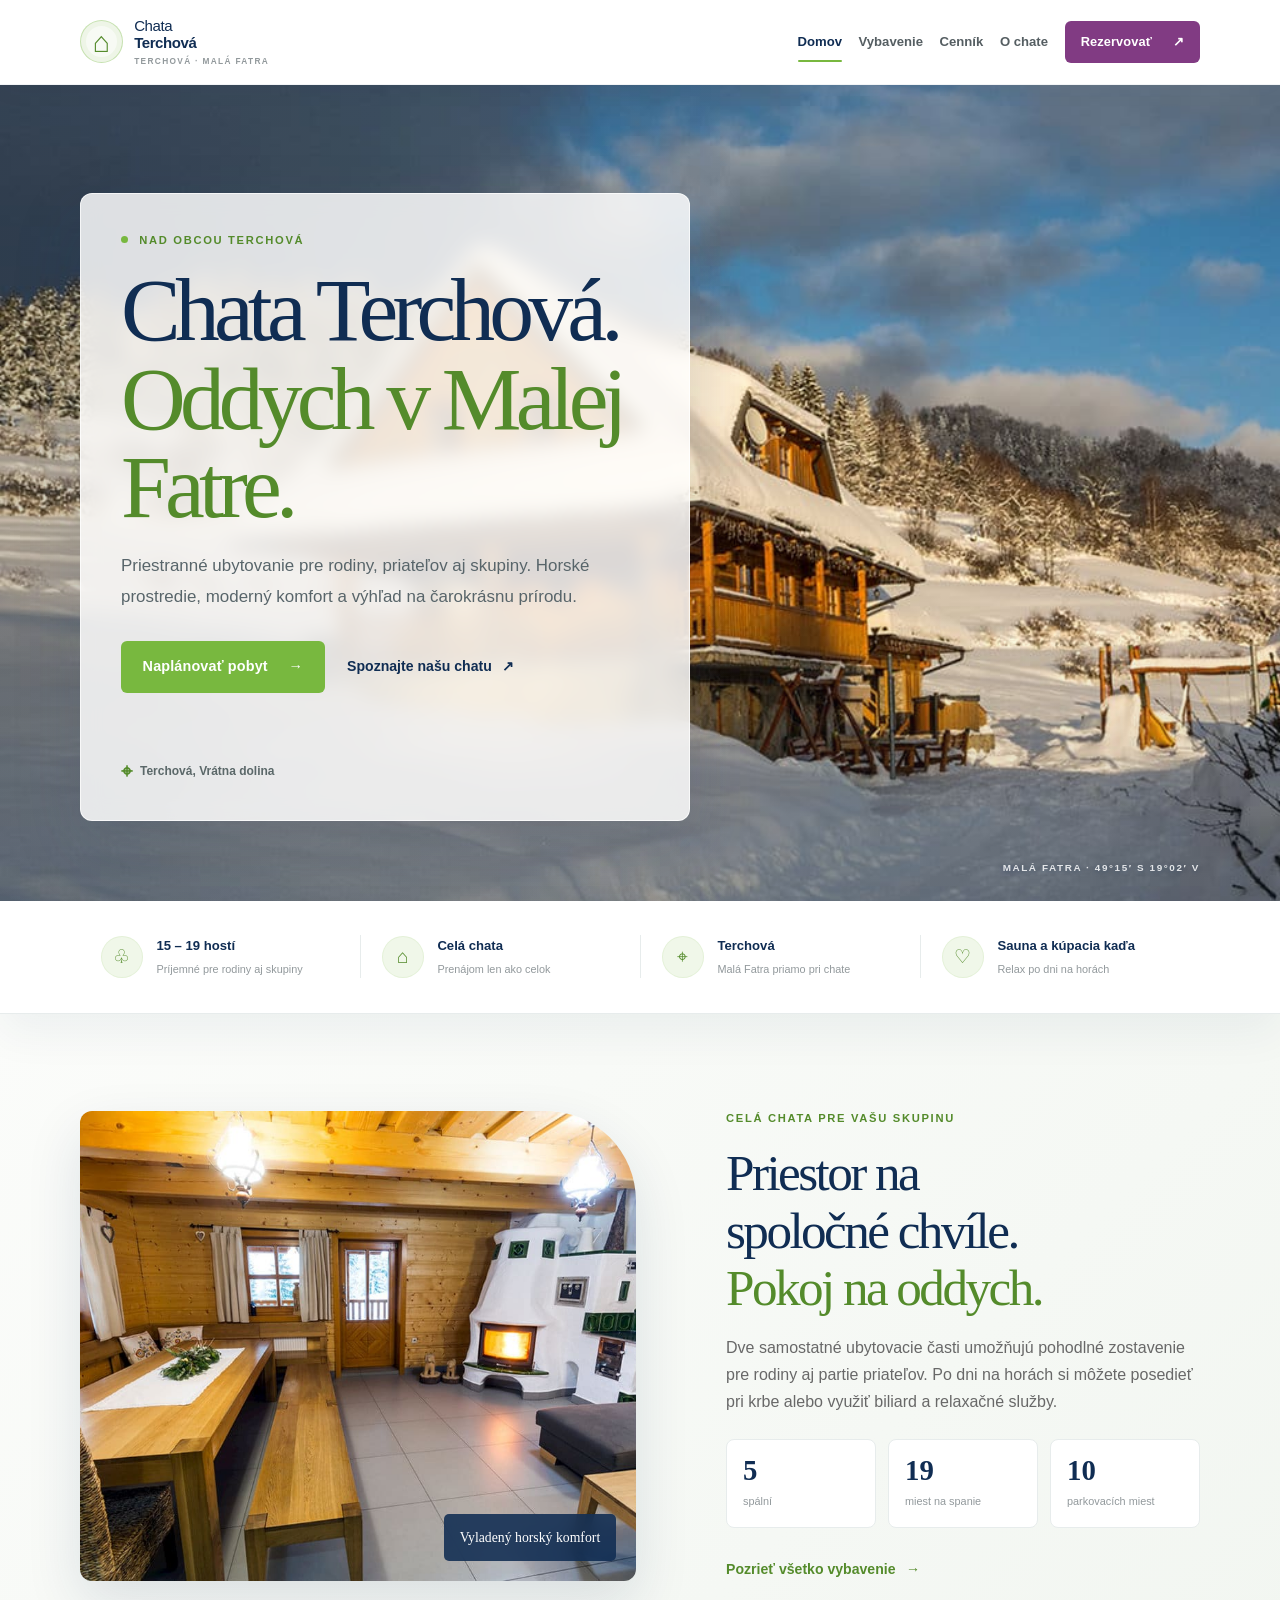
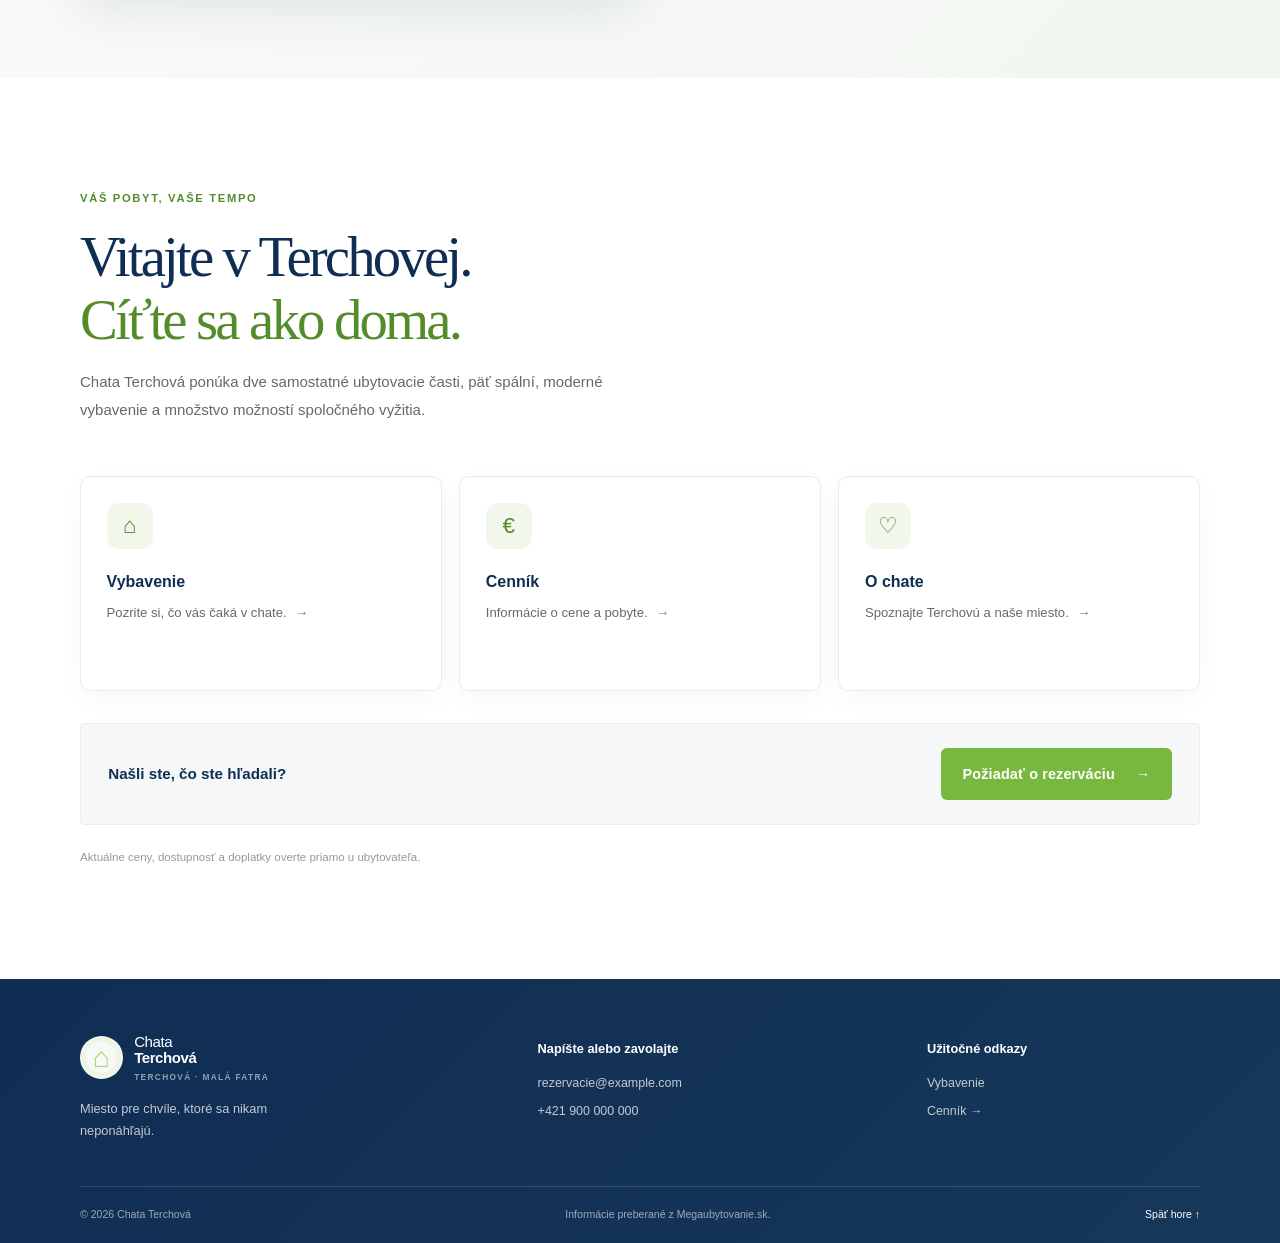
==== commit a4795dae: "takmer finish" ====
--- a/index.html
+++ b/index.html
@@ -4,8 +4,8 @@
   <meta charset="utf-8">
   <meta name="viewport" content="width=device-width, initial-scale=1">
   <meta name="theme-color" content="#f5f7f8">
-  <meta name="description" content="Oddýchnite si v útulnej chate v Terchovej, na skok od Malej Fatry. Pozrite si vybavenie, cenník a pošlite nám dopyt na pobyt.">
-  <title>Chata pod Rozsutcom — oddych v Terchovej</title>
+  <meta name="description" content="Chata Terchová v Terchovej — komfortné ubytovanie pre 15 až 19 hostí, výhľad na Malú Fatru, sauna, kúpacia kaďa a priestor pre rodiny aj skupiny.">
+  <title>Chata Terchová — ubytovanie v Terchovej</title>
   <link rel="stylesheet" href="styles.css">
   <script src="script.js" defer></script>
 </head>
@@ -13,183 +13,91 @@
   <a class="skip-link" href="#obsah">Preskočiť na obsah</a>
   <header class="site-header">
     <div class="container header-inner">
-      <a class="brand" href="#domov" aria-label="Chata pod Rozsutcom — domov">
+      <a class="brand" href="index.html" aria-label="Chata Terchová — domov">
         <span class="brand__mark" aria-hidden="true">⌂</span>
-        <span class="brand__name">Chata <strong>pod Rozsutcom</strong><small>TERCHOVÁ · MALÁ FATRA</small></span>
+        <span class="brand__name">Chata <strong>Terchová</strong><small>TERCHOVÁ · MALÁ FATRA</small></span>
       </a>
       <button class="menu-toggle" type="button" aria-expanded="false" aria-controls="primary-nav">
-        <span class="sr-only">Otvoriť navigáciu</span>
-        <span class="menu-toggle__line"></span>
-        <span class="menu-toggle__line"></span>
+        <span class="sr-only">Otvoriť navigáciu</span><span class="menu-toggle__line"></span><span class="menu-toggle__line"></span>
       </button>
       <nav class="main-nav" id="primary-nav" aria-label="Hlavná navigácia">
-        <a href="#domov">Domov</a>
-        <a href="#vybavenie">Vybavenie</a>
-        <a href="#cennik">Cenník</a>
-        <a href="#o-chate">O chate</a>
-        <a href="#kontakt">Kontakt</a>
-        <a class="button button--small button--purple nav-booking" href="#rezervacia">Rezervovať <span aria-hidden="true">↗</span></a>
+        <a href="index.html" aria-current="page">Domov</a>
+        <a href="vybavenie.html">Vybavenie</a>
+        <a href="cennik.html">Cenník</a>
+        <a href="o-chate.html">O chate</a>
+        <a class="button button--small button--purple nav-booking" href="rezervacia.html">Rezervovať <span aria-hidden="true">↗</span></a>
       </nav>
     </div>
   </header>
 
   <main id="obsah">
-    <section class="hero" id="domov" aria-labelledby="hero-title">
-      <div class="hero__scene" aria-hidden="true">
-        <span class="sun"></span>
-        <span class="mountain mountain--back"></span>
-        <span class="mountain mountain--middle"></span>
-        <span class="mountain mountain--front"></span>
-        <span class="pine pine--one"></span>
-        <span class="pine pine--two"></span>
-        <span class="pine pine--three"></span>
-        <span class="cabin-illustration"><i></i></span>
-      </div>
+    <section class="hero" aria-labelledby="hero-title">
+      <div class="hero__scene"><img class="hero__photo" src="img/chata-sustiak-interier-2.jpg" alt="Zasnežená Chata Terchová v Malej Fatre"></div>
       <div class="container hero__content">
-        <p class="eyebrow"><span class="eyebrow__dot"></span> Vaše miesto v Malej Fatre</p>
-        <h1 id="hero-title">Spomaľte.<br><span>Nadýchnite sa hôr.</span></h1>
-        <p class="hero__intro">Útulná chata v srdci Terchovej. Turistické chodníky za dverami, pokoj a pohodlie po návrate.</p>
-        <div class="hero__actions">
-          <a class="button button--green" href="#rezervacia">Naplánovať pobyt <span aria-hidden="true">→</span></a>
-          <a class="text-link" href="#o-chate">Spoznajte našu chatu <span aria-hidden="true">↓</span></a>
+        <div class="hero__card">
+          <p class="eyebrow"><span class="eyebrow__dot"></span> Nad obcou Terchová</p>
+          <h1 id="hero-title">Chata Terchová.<br><span>Oddych v Malej Fatre.</span></h1>
+          <p class="hero__intro">Priestranné ubytovanie pre rodiny, priateľov aj skupiny. Horské prostredie, moderný komfort a výhľad na čarokrásnu prírodu.</p>
+          <div class="hero__actions">
+            <a class="button button--green" href="rezervacia.html">Naplánovať pobyt <span aria-hidden="true">→</span></a>
+            <a class="text-link" href="o-chate.html">Spoznajte našu chatu <span aria-hidden="true">↗</span></a>
+          </div>
+          <div class="hero__note"><span class="hero__note-icon" aria-hidden="true">⌖</span> Terchová, Vrátna dolina</div>
         </div>
-        <div class="hero__note"><span class="hero__note-icon" aria-hidden="true">⌖</span> Terchová, Vrátna dolina</div>
       </div>
       <div class="hero__caption" aria-hidden="true">MALÁ FATRA · 49°15′ S 19°02′ V</div>
     </section>
 
     <section class="quick-facts" aria-label="Informácie o chate">
       <div class="container quick-facts__inner">
-        <div class="fact"><span class="fact__icon" aria-hidden="true">♧</span><span><strong>4 – 6 hostí</strong><small>Priestor pre celú rodinu</small></span></div>
-        <div class="fact"><span class="fact__icon" aria-hidden="true">⌂</span><span><strong>Celá chata</strong><small>Súkromie len pre vás</small></span></div>
-        <div class="fact"><span class="fact__icon" aria-hidden="true">⌖</span><span><strong>Terchová</strong><small>Malá Fatra na dosah</small></span></div>
-        <div class="fact"><span class="fact__icon" aria-hidden="true">♡</span><span><strong>Pokoj a príroda</strong><small>Oddych v každom ročnom období</small></span></div>
+        <div class="fact"><span class="fact__icon" aria-hidden="true">♧</span><span><strong>15 – 19 hostí</strong><small>Príjemné pre rodiny aj skupiny</small></span></div>
+        <div class="fact"><span class="fact__icon" aria-hidden="true">⌂</span><span><strong>Celá chata</strong><small>Prenájom len ako celok</small></span></div>
+        <div class="fact"><span class="fact__icon" aria-hidden="true">⌖</span><span><strong>Terchová</strong><small>Malá Fatra priamo pri chate</small></span></div>
+        <div class="fact"><span class="fact__icon" aria-hidden="true">♡</span><span><strong>Sauna a kúpacia kaďa</strong><small>Relax po dni na horách</small></span></div>
       </div>
     </section>
 
-    <section class="section section--space" id="vybavenie" aria-labelledby="vybavenie-title">
-      <div class="container">
-        <div class="section-heading reveal">
-          <p class="eyebrow">Mysleli sme na pohodlie</p>
-          <h2 id="vybavenie-title">Všetko, čo potrebujete.<br><span>Nič, čo vás ruší.</span></h2>
-          <p>Príďte si oddýchnuť. O útulné zázemie a malé radosti počas pobytu je postarané.</p>
-        </div>
-        <div class="amenities">
-          <article class="amenity-card reveal"><span class="amenity-card__icon" aria-hidden="true">⌂</span><h3>Útulné izby</h3><p>Pohodlné lôžka a mäkké rána bez budíka.</p></article>
-          <article class="amenity-card reveal"><span class="amenity-card__icon" aria-hidden="true">♨</span><h3>Teplo domova</h3><p>Spoločné večery pri krbe po dni na horách.</p></article>
-          <article class="amenity-card reveal"><span class="amenity-card__icon" aria-hidden="true">✧</span><h3>Vybavená kuchyňa</h3><p>Uvarte si poctivé raňajky aj večeru po túre.</p></article>
-          <article class="amenity-card reveal"><span class="amenity-card__icon" aria-hidden="true">☼</span><h3>Miesto na oddych</h3><p>Vychutnajte si chvíľu pokoja a čerstvý vzduch.</p></article>
-        </div>
-        <p class="small-note">Uvedené vybavenie a kapacita sú ukážkové údaje — pred zverejnením ich upravte podľa skutočnosti.</p>
-      </div>
-    </section>
-
-    <section class="about-band" id="o-chate" aria-labelledby="about-title">
-      <div class="container about-band__inner">
-        <div class="about-art reveal" aria-hidden="true">
-          <div class="about-art__sun"></div>
-          <div class="about-art__ridge about-art__ridge--back"></div>
-          <div class="about-art__ridge about-art__ridge--front"></div>
-          <div class="about-art__label">TAM, KDE SA<br>HORY STRETÁVAJÚ<br>S POKOJOM.</div>
-        </div>
-        <div class="about-copy reveal">
-          <p class="eyebrow">Malý únik, veľký oddych</p>
-          <h2 id="about-title">Chata s blízkosťou<br><span>k tomu podstatnému.</span></h2>
-          <p>Terchová má svoje tempo. Ráno vás zobudí horský vzduch, cez deň čakajú chodníky Malej Fatry a večer sa nikam neponáhľate. Naša chata je jednoduchým miestom, kde môžete byť spolu a cítiť sa ako doma.</p>
-          <a class="text-link text-link--green" href="#kontakt">Zistite viac o pobyte <span aria-hidden="true">→</span></a>
+    <section class="stay-preview" aria-label="Kľúčové zážitky z pobytu">
+      <div class="container stay-preview__inner">
+        <div class="stay-preview__photo reveal"><img src="img/chata-sustiak-exterier-chata.jpg" alt="Drevené interiéry Chaty Terchová"><span>Vyladený horský komfort</span></div>
+        <div class="stay-preview__copy reveal">
+          <p class="eyebrow">Celá chata pre vašu skupinu</p>
+          <h2>Priestor na spoločné chvíle.<br><span>Pokoj na oddych.</span></h2>
+          <p>Dve samostatné ubytovacie časti umožňujú pohodlné zostavenie pre rodiny aj partie priateľov. Po dni na horách si môžete posedieť pri krbe alebo využiť biliard a relaxačné služby.</p>
+          <div class="stay-preview__stats"><div><strong>5</strong><span>spální</span></div><div><strong>19</strong><span>miest na spanie</span></div><div><strong>10</strong><span>parkovacích miest</span></div></div>
+          <a class="text-link text-link--green" href="vybavenie.html">Pozrieť všetko vybavenie <span aria-hidden="true">→</span></a>
         </div>
       </div>
     </section>
 
-    <section class="section projects-section" aria-labelledby="projects-title">
+    <section class="section section--space" aria-labelledby="welcome-title">
       <div class="container">
-        <div class="section-heading section-heading--row reveal">
-          <div><p class="eyebrow">Zážitky na dosah</p><h2 id="projects-title">Projekty a plány<br><span>na každý deň.</span></h2></div>
-          <p>Tri malé inšpirácie, ako si užiť pobyt v Terchovej. Každý deň môže vyzerať inak.</p>
+        <div class="section-heading reveal">
+          <p class="eyebrow">Váš pobyt, vaše tempo</p>
+          <h2 id="welcome-title">Vitajte v Terchovej.<br><span>Cíťte sa ako doma.</span></h2>
+          <p>Chata Terchová ponúka dve samostatné ubytovacie časti, päť spální, moderné vybavenie a množstvo možností spoločného vyžitia.</p>
         </div>
-        <div class="project-grid">
-          <article class="project-card project-card--walk reveal">
-            <div class="project-card__visual" aria-hidden="true"><span class="visual-sun"></span><span class="visual-peak"></span><span class="visual-trail"></span></div>
-            <div class="project-card__body"><span class="project-card__tag">01 · Na chodníku</span><h3>Objavte Malú Fatru</h3><p>Vyberte sa na túru za výhľadmi, ktoré zostanú v pamäti.</p></div>
-          </article>
-          <article class="project-card project-card--family reveal">
-            <div class="project-card__visual" aria-hidden="true"><span class="visual-sun"></span><span class="visual-peak"></span><span class="visual-trail"></span></div>
-            <div class="project-card__body"><span class="project-card__tag">02 · Spolu</span><h3>Deň v Terchovej</h3><p>Spoznajte dedinku, jej tradície aj chute regiónu.</p></div>
-          </article>
-          <article class="project-card project-card--rest reveal">
-            <div class="project-card__visual" aria-hidden="true"><span class="visual-sun"></span><span class="visual-peak"></span><span class="visual-trail"></span></div>
-            <div class="project-card__body"><span class="project-card__tag">03 · Bez plánov</span><h3>Len tak byť</h3><p>Spomaľte s knihou, čajom a výhľadom na hory.</p></div>
-          </article>
+        <div class="amenities home-links">
+          <a class="amenity-card reveal" href="vybavenie.html"><span class="amenity-card__icon" aria-hidden="true">⌂</span><h3>Vybavenie</h3><p>Pozrite si, čo vás čaká v chate. <span class="card-arrow">→</span></p></a>
+          <a class="amenity-card reveal" href="cennik.html"><span class="amenity-card__icon" aria-hidden="true">€</span><h3>Cenník</h3><p>Informácie o cene a pobyte. <span class="card-arrow">→</span></p></a>
+          <a class="amenity-card reveal" href="o-chate.html"><span class="amenity-card__icon" aria-hidden="true">♡</span><h3>O chate</h3><p>Spoznajte Terchovú a naše miesto. <span class="card-arrow">→</span></p></a>
         </div>
-      </div>
-    </section>
-
-    <section class="pricing-section" id="cennik" aria-labelledby="pricing-title">
-      <div class="container pricing-section__inner">
-        <div class="pricing-copy reveal">
-          <p class="eyebrow">Pobyt podľa vašich predstáv</p>
-          <h2 id="pricing-title">Jednoduchý cenník.<br><span>Žiadne prekvapenia.</span></h2>
-          <p>Cena závisí od termínu a počtu hostí. Pošlite nám dopyt a pripravíme vám ponuku na mieru.</p>
-          <ul class="pricing-includes">
-            <li><span aria-hidden="true">✓</span> Celá chata len pre vás</li>
-            <li><span aria-hidden="true">✓</span> Dohoda bez záväzkov</li>
-            <li><span aria-hidden="true">✓</span> Potvrdenie termínu e-mailom</li>
-          </ul>
-          <p class="small-note">Ceny sú ukážkové a pred zverejnením ich nahraďte aktuálnym cenníkom.</p>
-        </div>
-        <div class="price-card reveal">
-          <span class="price-card__label">ORIENTAČNÁ CENA</span>
-          <p class="price-card__amount">od <strong>120 €</strong><span> / noc</span></p>
-          <p>Presnú cenu vám potvrdíme podľa zvoleného termínu a počtu hostí.</p>
-          <a class="button button--green button--wide" href="#rezervacia">Overiť dostupnosť <span aria-hidden="true">→</span></a>
-          <small>Bez poplatku za odoslanie dopytu</small>
-        </div>
-      </div>
-    </section>
-
-    <section class="booking-section section--space" id="rezervacia" aria-labelledby="booking-title">
-      <div class="container booking-layout">
-        <div class="booking-copy reveal">
-          <p class="eyebrow">Váš pobyt sa začína tu</p>
-          <h2 id="booking-title">Napíšte nám.<br><span>Tešíme sa na vás.</span></h2>
-          <p>Vyplňte krátky formulár a ozveme sa vám s potvrdením dostupnosti a cenou pobytu.</p>
-          <div class="booking-contact"><span aria-hidden="true">✉</span><span><small>Napíšte nám</small><a href="mailto:rezervacie@example.com">rezervacie@example.com</a></span></div>
-        </div>
-        <form class="booking-form reveal" id="booking-form">
-          <div class="form-row">
-            <label for="arrival">Príchod<input id="arrival" name="arrival" type="date" required></label>
-            <label for="departure">Odchod<input id="departure" name="departure" type="date" required></label>
-          </div>
-          <p class="stay-summary" id="stay-summary" aria-live="polite">Vyberte dátum príchodu a odchodu.</p>
-          <label for="guests">Počet hostí
-            <select id="guests" name="guests" required>
-              <option value="1">1 hosť</option><option value="2" selected>2 hostia</option>
-              <option value="3">3 hostia</option><option value="4">4 hostia</option>
-              <option value="5">5 hostí</option><option value="6">6 hostí</option>
-            </select>
-          </label>
-          <div class="form-row">
-            <label for="name">Vaše meno<input id="name" name="name" type="text" autocomplete="name" placeholder="Ako vás oslovíme?" required></label>
-            <label for="email">E-mail<input id="email" name="email" type="email" autocomplete="email" placeholder="vas@email.sk" required></label>
-          </div>
-          <label for="message">Správa <span class="optional">(nepovinné)</span><textarea id="message" name="message" rows="3" placeholder="Máte otázku alebo špeciálne želanie?"></textarea></label>
-          <button class="button button--green button--wide form-submit" type="submit">Pripraviť dopyt <span aria-hidden="true">→</span></button>
-          <p class="form-notice" id="form-notice" aria-live="polite">Odoslanie otvorí váš e-mailový program. Rezervácia platí až po potvrdení termínu.</p>
-        </form>
+        <div class="home-cta reveal"><p>Našli ste, čo ste hľadali?</p><a class="button button--green" href="rezervacia.html">Požiadať o rezerváciu <span aria-hidden="true">→</span></a></div>
+        <p class="small-note">Aktuálne ceny, dostupnosť a doplatky overte priamo u ubytovateľa.</p>
       </div>
     </section>
   </main>
 
-  <footer class="site-footer" id="kontakt">
+  <footer class="site-footer">
     <div class="container footer-main">
       <div class="footer-brand">
-        <a class="brand brand--footer" href="#domov"><span class="brand__mark" aria-hidden="true">⌂</span><span class="brand__name">Chata <strong>pod Rozsutcom</strong><small>TERCHOVÁ · MALÁ FATRA</small></span></a>
+        <a class="brand brand--footer" href="index.html"><span class="brand__mark" aria-hidden="true">⌂</span><span class="brand__name">Chata <strong>Terchová</strong><small>TERCHOVÁ · MALÁ FATRA</small></span></a>
         <p>Miesto pre chvíle, ktoré sa nikam neponáhľajú.</p>
       </div>
       <div class="footer-column"><h2>Napíšte alebo zavolajte</h2><a href="mailto:rezervacie@example.com">rezervacie@example.com</a><a href="tel:+421900000000">+421 900 000 000</a></div>
-      <div class="footer-column"><h2>Nájdete nás</h2><p>Terchová<br>Malá Fatra, Slovensko</p><a href="#rezervacia">Dohodnúť si pobyt <span aria-hidden="true">→</span></a></div>
+      <div class="footer-column"><h2>Užitočné odkazy</h2><a href="vybavenie.html">Vybavenie</a><a href="cennik.html">Cenník <span aria-hidden="true">→</span></a></div>
     </div>
-    <div class="container footer-bottom"><span>© <span id="current-year">2026</span> Chata pod Rozsutcom</span><span>Ukážkové kontaktné údaje — pred zverejnením ich nahraďte vlastnými.</span><a href="#domov">Späť hore ↑</a></div>
+    <div class="container footer-bottom"><span>© <span id="current-year">2026</span> Chata Terchová</span><span>Informácie preberané z Megaubytovanie.sk.</span><a href="index.html">Späť hore ↑</a></div>
   </footer>
 </body>
 </html>
--- a/styles.css
+++ b/styles.css
@@ -49,6 +49,7 @@
 
 .hero { position: relative; min-height: 630px; overflow: hidden; isolation: isolate; background: linear-gradient(180deg, #eaf2f1 0%, #d7e8e4 44%, #a8c9b8 100%); }
 .hero__scene { position: absolute; z-index: -1; inset: 0; overflow: hidden; }
+.hero__photo { position: absolute; inset: 0; width: 100%; height: 100%; object-fit: cover; }
 .hero__scene::before { position: absolute; inset: 0; content: ""; background: linear-gradient(90deg, rgb(255 255 255 / 94%) 0%, rgb(255 255 255 / 86%) 32%, rgb(255 255 255 / 22%) 66%, transparent 100%), linear-gradient(0deg, rgb(16 45 83 / 12%), transparent 42%); }
 .sun { position: absolute; top: 13%; right: 21%; width: 118px; aspect-ratio: 1; border-radius: 50%; background: #f4d28d; opacity: .8; box-shadow: 0 0 90px 28px rgb(244 210 141 / 30%); }
 .mountain { position: absolute; right: -5%; bottom: 0; left: -5%; display: block; }
@@ -64,6 +65,9 @@
 .cabin-illustration::before { position: absolute; inset: 5px 0 auto; height: 40px; background: #8c5944; content: ""; clip-path: polygon(50% 0, 100% 100%, 0 100%); }
 .cabin-illustration i { position: absolute; right: 18px; bottom: 0; width: 25px; height: 38px; background: #987158; }
 .hero__content { position: relative; z-index: 1; padding-block: 108px 80px; }
+.hero__card { width: min(610px, 58%); padding: 2.35rem 2.5rem 2rem; border: 1px solid rgb(255 255 255 / 72%); border-radius: 8px; background: rgb(255 255 255 / 78%); box-shadow: 0 24px 55px rgb(16 45 83 / 10%); backdrop-filter: blur(10px); }
+.hero__card .hero__intro { max-width: 480px; }
+.hero__card h1 { max-width: 560px; font-size: clamp(3.2rem, 6vw, 4.8rem); }
 .eyebrow { margin: 0 0 1.1rem; color: var(--green-dark); font-size: .7rem; font-weight: 800; letter-spacing: .15em; line-height: 1.5; text-transform: uppercase; }
 .eyebrow__dot { display: inline-block; width: 7px; height: 7px; margin-right: .4rem; border-radius: 50%; background: var(--green); vertical-align: 1px; }
 h1, h2, h3, p { margin-top: 0; }
@@ -102,6 +106,7 @@
 .about-band { padding-block: 90px; background: var(--mist); }
 .about-band__inner { display: grid; grid-template-columns: 1fr 1fr; align-items: center; gap: clamp(3rem, 8vw, 7rem); }
 .about-art { position: relative; min-height: 390px; overflow: hidden; border-radius: 3px 130px 3px 3px; background: linear-gradient(#dceae2 0%, #b4d2bb 50%, #759d7b 100%); }
+.about-art img { width: 100%; height: 390px; display: block; object-fit: cover; }
 .about-art__sun { position: absolute; top: 15%; right: 17%; width: 66px; aspect-ratio: 1; border-radius: 50%; background: #efd295; }
 .about-art__ridge { position: absolute; right: -5%; bottom: 0; left: -5%; }
 .about-art__ridge--back { height: 75%; background: #8aac97; clip-path: polygon(0 60%, 20% 27%, 37% 49%, 57% 13%, 77% 48%, 91% 22%, 100% 43%, 100% 100%, 0 100%); }
@@ -210,6 +215,8 @@
   .hero { min-height: 690px; }
   .hero__scene::before { background: linear-gradient(180deg, rgb(255 255 255 / 90%) 0%, rgb(255 255 255 / 82%) 47%, rgb(255 255 255 / 15%) 100%), linear-gradient(0deg, rgb(16 45 83 / 14%), transparent 42%); }
   .hero__content { padding-top: 76px; }
+  .hero__card { width: 100%; padding: 1.35rem 1.25rem 1.2rem; background: rgb(255 255 255 / 82%); }
+  .hero__card h1 { font-size: clamp(2.7rem, 12vw, 3.7rem); }
   .hero h1 { font-size: clamp(3rem, 13vw, 4.5rem); }
   .hero__intro { max-width: 390px; font-size: .96rem; }
   .hero__note { margin-top: 2.7rem; }
@@ -228,6 +235,7 @@
   .section-heading { margin-bottom: 2rem; }
   .section-heading h2, .about-copy h2, .pricing-copy h2, .booking-copy h2 { font-size: clamp(2.25rem, 9vw, 3rem); }
   .amenities { gap: .75rem; }
+  .amenities.home-links { grid-template-columns: 1fr; }
   .amenity-card { min-height: 190px; padding: 1.1rem; }
   .amenity-card__icon { width: 40px; height: 40px; margin-bottom: .9rem; }
   .amenity-card h3 { font-size: .9rem; }
@@ -235,6 +243,7 @@
   .about-band { padding-block: 65px; }
   .about-band__inner { grid-template-columns: 1fr; gap: 2rem; }
   .about-art { min-height: 280px; border-top-right-radius: 95px; }
+  .about-art img { height: 280px; }
   .section-heading--row { display: block; }
   .section-heading--row > p { margin-top: 1rem; }
   .projects-section { padding-block: 76px; }
@@ -247,6 +256,7 @@
   .pricing-section { padding-block: 70px; }
   .pricing-section__inner { grid-template-columns: 1fr; gap: 2rem; }
   .price-card { padding: 1.5rem; }
+  .price-card__photo { width: calc(100% + 3rem); margin: -1.5rem -1.5rem 1.25rem; height: 170px; }
   .booking-layout { grid-template-columns: 1fr; gap: 2rem; }
   .booking-copy { padding-top: 0; }
   .booking-form { padding: 1.25rem; }
@@ -268,3 +278,112 @@
   *, *::before, *::after { scroll-behavior: auto !important; animation-duration: .01ms !important; animation-iteration-count: 1 !important; transition-duration: .01ms !important; }
   .js-ready .reveal { opacity: 1; transform: none; }
 }
+
+.main-nav { gap: clamp(.55rem, 1.3vw, 1.1rem); }
+.main-nav > a[aria-current="page"]:not(.button) { position: relative; color: var(--navy); }
+.main-nav > a[aria-current="page"]:not(.button)::after { position: absolute; right: 0; bottom: -.55rem; left: 0; height: 2px; border-radius: 2px; background: var(--green); content: ""; }
+.main-nav > a:not(.button) { position: relative; }
+.site-header { box-shadow: 0 5px 24px rgb(16 45 83 / 4%); }
+.brand__mark { background: #f7faf4; box-shadow: inset 0 0 0 5px rgb(120 184 63 / 7%); }
+.button { border-radius: 6px; letter-spacing: .01em; }
+.hero__scene::after { position: absolute; inset: 0; content: ""; background: linear-gradient(90deg, rgb(16 45 83 / 18%) 0%, transparent 58%), linear-gradient(0deg, rgb(16 45 83 / 16%) 0%, transparent 38%); pointer-events: none; }
+.hero__card { border-radius: 12px; background: rgb(255 255 255 / 84%); box-shadow: 0 28px 70px rgb(16 45 83 / 16%); }
+.hero__card h1 { text-wrap: balance; }
+.hero__intro { text-wrap: pretty; }
+.quick-facts { border-bottom: 1px solid var(--line); box-shadow: 0 18px 45px rgb(16 45 83 / 6%); }
+.fact__icon { box-shadow: inset 0 0 0 1px rgb(120 184 63 / 10%); }
+.stay-preview { padding-block: 96px; background: linear-gradient(135deg, #fbfcfa 0%, #f2f6f1 100%); }
+.stay-preview__inner { display: grid; grid-template-columns: 1.08fr .92fr; align-items: center; gap: clamp(3rem, 7vw, 6rem); }
+.stay-preview__photo { position: relative; min-height: 470px; overflow: hidden; border-radius: 12px 90px 12px 12px; box-shadow: 0 22px 55px rgb(16 45 83 / 12%); }
+.stay-preview__photo img { width: 100%; height: 470px; display: block; object-fit: cover; }
+.stay-preview__photo span { position: absolute; right: 1.25rem; bottom: 1.25rem; padding: .75rem 1rem; border-radius: 5px; color: white; background: rgb(16 45 83 / 88%); font-family: Georgia, "Times New Roman", serif; font-size: .86rem; backdrop-filter: blur(8px); }
+.stay-preview__copy h2 { margin-bottom: 1.1rem; color: var(--navy); font-family: Georgia, "Times New Roman", serif; font-size: clamp(2.25rem, 4vw, 3.35rem); font-weight: 500; letter-spacing: -.05em; line-height: 1.12; text-wrap: balance; }
+.stay-preview__copy h2 span { color: var(--green-dark); }
+.stay-preview__copy > p:not(.eyebrow) { max-width: 520px; margin-bottom: 1.5rem; }
+.stay-preview__stats { display: grid; grid-template-columns: repeat(3, 1fr); gap: .75rem; margin: 1.5rem 0 1.7rem; }
+.stay-preview__stats div { padding: 1rem; border: 1px solid var(--line); border-radius: 8px; background: white; }
+.stay-preview__stats strong, .stay-preview__stats span { display: block; }
+.stay-preview__stats strong { color: var(--navy); font-family: Georgia, "Times New Roman", serif; font-size: 1.8rem; line-height: 1; }
+.stay-preview__stats span { margin-top: .45rem; color: var(--muted); font-size: .68rem; }
+.amenities.home-links { grid-template-columns: repeat(3, 1fr); }
+.amenity-card { border-radius: 10px; box-shadow: 0 8px 28px rgb(16 45 83 / 3%); }
+.amenity-card__icon { border-radius: 12px; }
+.section-heading h2, .about-copy h2, .pricing-copy h2, .booking-copy h2 { text-wrap: balance; }
+.about-art { border-radius: 8px 120px 8px 8px; box-shadow: 0 18px 45px rgb(16 45 83 / 10%); }
+.about-art__label { border-radius: 6px 6px 0 6px; box-shadow: 0 10px 25px rgb(16 45 83 / 18%); }
+.page-hero { background: linear-gradient(135deg, #f7faf7 0%, #edf4ef 62%, #dce8df 100%); }
+.page-hero::before { opacity: .64; }
+.page-hero::after { opacity: .72; }
+.page-hero h1 { text-wrap: balance; }
+.photo-gallery img { border-radius: 8px; box-shadow: 0 14px 34px rgb(16 45 83 / 8%); }
+.location-photo-grid { display: grid; grid-template-columns: 1.25fr .75fr .75fr; gap: 1rem; margin-bottom: 2rem; }
+.location-photo-grid img { width: 100%; height: 280px; display: block; border-radius: 8px; object-fit: cover; box-shadow: 0 14px 34px rgb(16 45 83 / 8%); }
+.location-photo-grid img:first-child { border-radius: 8px 60px 8px 8px; }
+.price-card { overflow: hidden; }
+.price-card__photo { width: calc(100% + 4rem); height: 185px; display: block; margin: -2rem -2rem 1.5rem; object-fit: cover; }
+.home-cta { border: 1px solid #e8eee8; border-radius: 8px; background: linear-gradient(135deg, #f5f8f3, #edf5ea); }
+.pricing-section { background: #f3f7f4; }
+.price-card { border-radius: 10px; box-shadow: 0 20px 45px rgb(16 45 83 / 8%); }
+.booking-form { border-radius: 10px; box-shadow: 0 20px 50px rgb(16 45 83 / 8%); }
+.booking-form input, .booking-form select, .booking-form textarea { border-radius: 6px; background: #fbfcfb; }
+.location-panel { border-radius: 10px; box-shadow: 0 14px 40px rgb(16 45 83 / 5%); }
+.site-footer { background: linear-gradient(135deg, #102d53 0%, #163859 100%); }
+.page-hero { position: relative; min-height: 420px; display: flex; align-items: center; overflow: hidden; isolation: isolate; background: var(--navy); }
+.page-hero__image { position: absolute; z-index: -2; inset: 0; width: 100%; height: 100%; object-fit: cover; object-position: center 54%; }
+.page-hero::before { position: absolute; z-index: -1; inset: 0; background: linear-gradient(90deg, rgb(9 26 38 / 84%) 0%, rgb(9 26 38 / 65%) 48%, rgb(9 26 38 / 25%) 100%), linear-gradient(0deg, rgb(9 26 38 / 24%), transparent 55%); content: ""; opacity: 1; }
+.page-hero::after { display: none; }
+.page-hero__content { position: relative; z-index: 1; padding-block: 4.5rem; }
+.page-hero .eyebrow { color: #c4e3a8; }
+.page-hero .eyebrow a { color: inherit; }
+.page-hero .eyebrow span { padding-inline: .35rem; color: rgb(255 255 255 / 62%); }
+.page-hero h1 { margin: 0 0 .9rem; color: white; font-family: Georgia, "Times New Roman", serif; font-size: clamp(2.8rem, 6vw, 4.6rem); font-weight: 500; letter-spacing: -.06em; line-height: 1.04; }
+.page-hero h1 span { color: #c4e3a8; }
+.page-hero__content > p:last-child { max-width: 520px; margin-bottom: 0; color: rgb(255 255 255 / 88%); font-size: .96rem; line-height: 1.8; }
+.home-links > a { display: block; color: inherit; }
+.home-links > a:hover h3 { color: var(--green-dark); }
+.card-arrow { display: inline-block; margin-left: .3rem; color: var(--green-dark); transition: transform .2s ease; }
+.home-links > a:hover .card-arrow { transform: translateX(4px); }
+.photo-gallery { display: grid; grid-template-columns: repeat(2, 1fr); gap: 1rem; margin-top: 2.5rem; }
+.photo-gallery img { width: 100%; height: 260px; display: block; border-radius: 4px; object-fit: cover; }
+.home-cta { display: flex; align-items: center; justify-content: space-between; gap: 1.5rem; margin-top: 2rem; padding: 1.5rem 1.7rem; border-radius: 4px; background: var(--mist); }
+.home-cta p { margin: 0; color: var(--navy); font-size: .95rem; font-weight: 700; }
+.page-pricing { min-height: 390px; }
+.page-copy { max-width: 760px; }
+.page-copy h2, .location-panel h2, .contact-cta h2 { margin-bottom: 1rem; color: var(--navy); font-family: Georgia, "Times New Roman", serif; font-size: clamp(2.2rem, 4vw, 3.2rem); font-weight: 500; letter-spacing: -.05em; line-height: 1.12; }
+.page-copy h2 span, .location-panel h2 span, .contact-cta h2 span { color: var(--green-dark); }
+.steps-list { display: grid; gap: 1rem; margin: 2rem 0; padding: 0; list-style: none; counter-reset: steps; }
+.steps-list li { display: grid; grid-template-columns: 2.5rem 1fr; column-gap: 1rem; align-items: start; counter-increment: steps; }
+.steps-list li::before { grid-row: span 2; display: grid; width: 2.5rem; height: 2.5rem; place-items: center; border-radius: 50%; color: var(--green-dark); background: #f0f7e9; content: "0" counter(steps); font-size: .75rem; font-weight: 800; }
+.steps-list strong { color: var(--navy); font-size: .9rem; }
+.steps-list span { color: var(--text); font-size: .82rem; }
+.about-page { padding-block: 90px; }
+.location-panel { display: grid; grid-template-columns: 1fr 240px; align-items: center; gap: 2rem; padding: 2.5rem; border: 1px solid var(--line); background: white; }
+.location-panel p:last-child { max-width: 580px; margin-bottom: 0; font-size: .9rem; }
+.location-panel__mark { display: grid; width: 150px; height: 150px; justify-self: center; align-content: center; place-items: center; border: 1px solid #dfead6; border-radius: 50%; color: var(--green-dark); background: #f5f8f2; font-size: 2.2rem; }
+.location-panel__mark small { margin-top: .5rem; color: var(--navy); font-size: .6rem; font-weight: 800; letter-spacing: .14em; line-height: 1.6; text-align: center; }
+@media (max-width: 900px) {
+  .page-hero { min-height: 300px; }
+  .stay-preview__inner { gap: 2.5rem; }
+  .stay-preview__photo, .stay-preview__photo img { min-height: 390px; height: 390px; }
+  .location-photo-grid { grid-template-columns: 1fr 1fr; }
+  .location-photo-grid img:first-child { grid-column: 1 / -1; }
+}
+@media (max-width: 700px) {
+  .page-hero { min-height: 290px; }
+  .page-hero::before { right: 0; width: auto; }
+  .page-hero__content { padding-block: 3.6rem; }
+  .page-hero h1 { font-size: clamp(2.6rem, 11vw, 3.7rem); }
+  .home-cta { align-items: flex-start; flex-direction: column; padding: 1.25rem; }
+  .photo-gallery { grid-template-columns: 1fr; }
+  .photo-gallery img { height: 220px; }
+  .stay-preview { padding-block: 70px; }
+  .stay-preview__inner { grid-template-columns: 1fr; }
+  .stay-preview__photo, .stay-preview__photo img { min-height: 300px; height: 300px; }
+  .stay-preview__photo { border-top-right-radius: 70px; }
+  .stay-preview__stats { grid-template-columns: repeat(3, 1fr); }
+  .location-photo-grid { grid-template-columns: 1fr; }
+  .location-photo-grid img { height: 220px; }
+  .location-photo-grid img:first-child { grid-column: auto; }
+  .location-panel { grid-template-columns: 1fr; padding: 1.5rem; }
+  .location-panel__mark { width: 120px; height: 120px; }
+}
